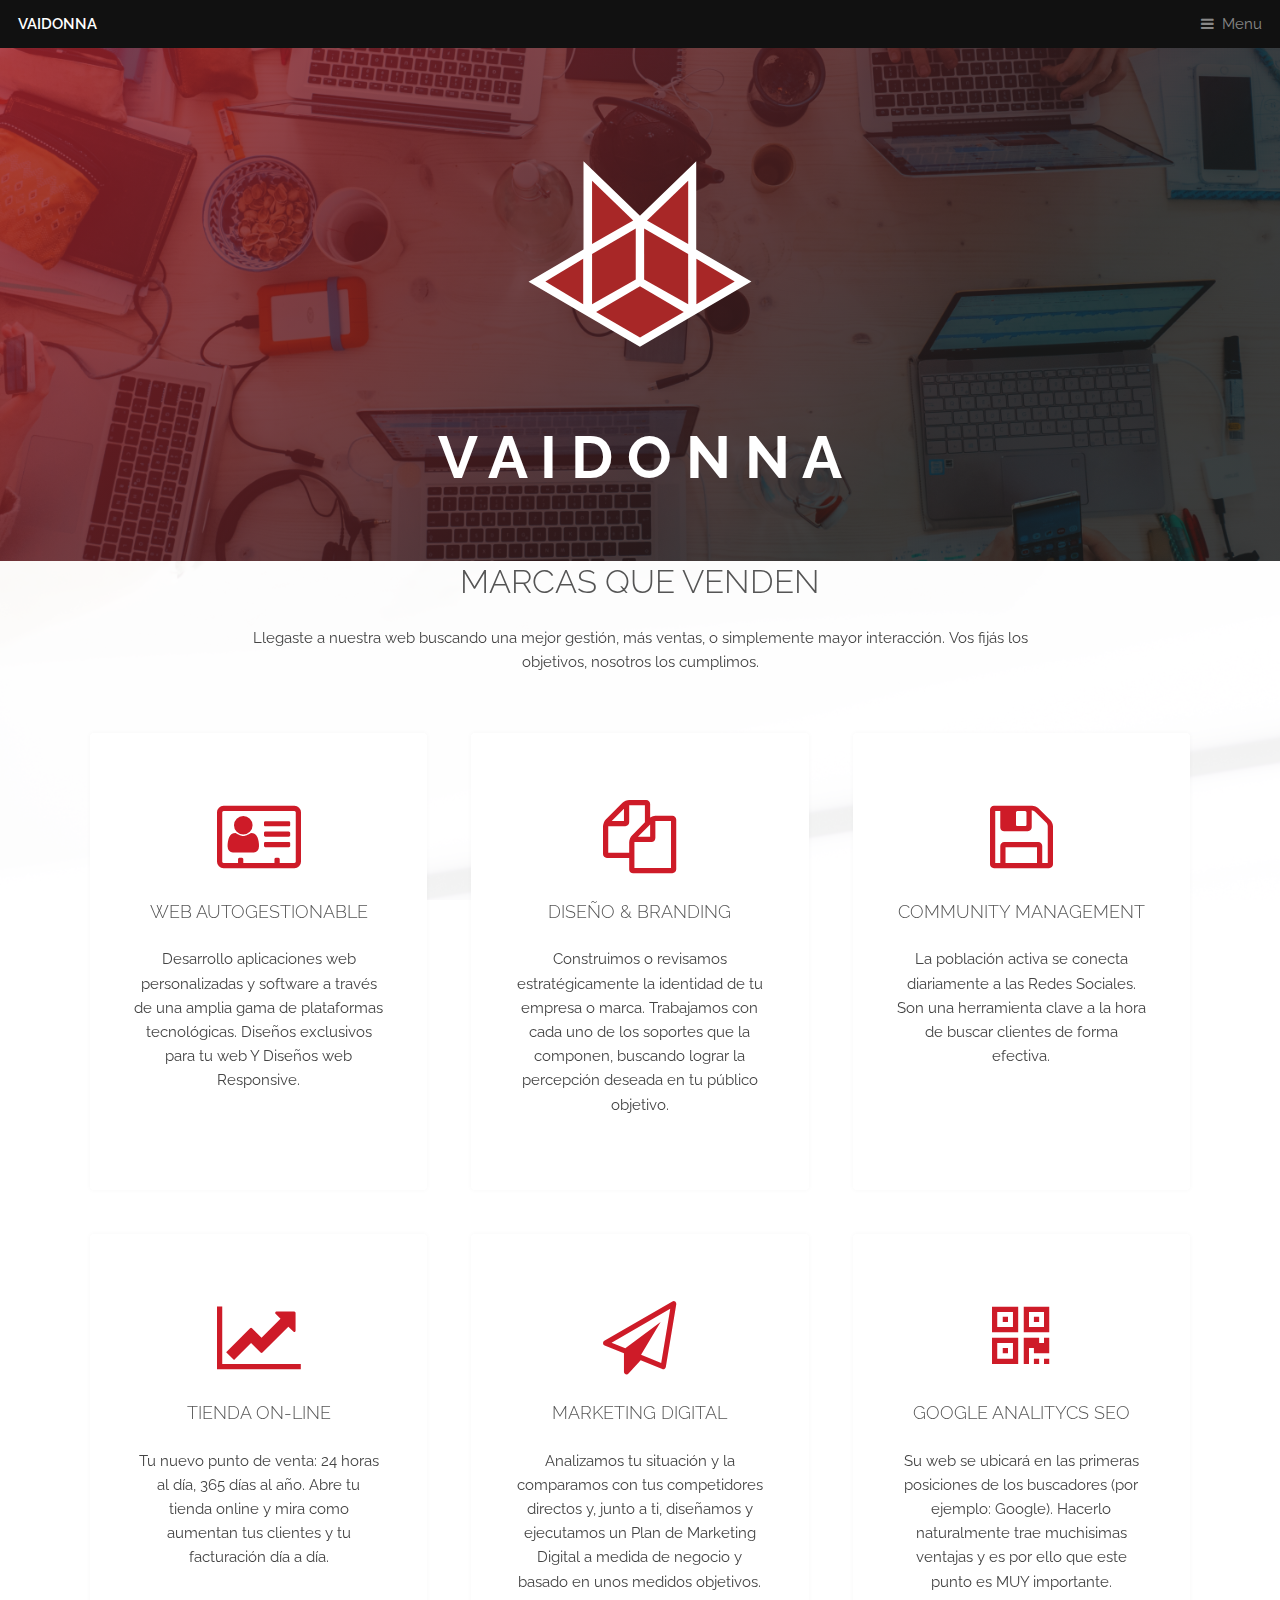
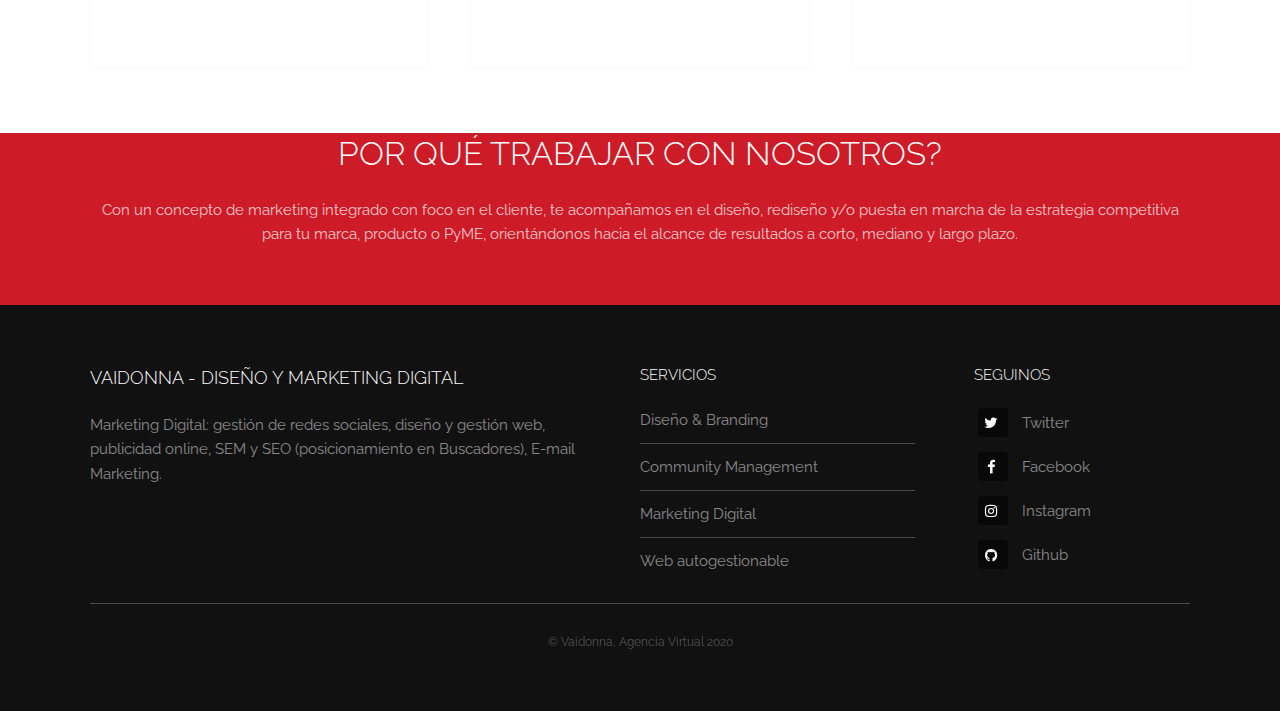
==== index.html @ f968fe67 "Initial commit" ====
<!DOCTYPE HTML>
<html>
	<head>
		<title>VaiDonna - Diseño y Marketing Digital</title>
		<meta charset="utf-8" />
		<meta name="viewport" content="width=device-width, initial-scale=1, user-scalable=no" />
		<meta name="description" content="" />
		<meta name="keywords" content="" />
		<link rel="stylesheet" href="assets/css/main.css" />
	</head>
	<body class="is-preload">

		<!-- Header -->
			<header id="header">
				<a class="logo" href="index.html">VAIDONNA</a>
				<nav>
					<a href="#menu">Menu</a>
				</nav>
			</header>

		<!-- Nav -->
			<nav id="menu">
				<ul class="links">
					<li><a href="index.html">Home</a></li>
					<li><a href="elements.html">Elements</a></li>
					<li><a href="servicios.html">Servicios</a></li>
					<li><a href="nosotros.html">Nosotros</a></li>
					<li><a href="proyectos.html">Proyectos</a></li>
					<li><a href="blog.html">Blog</a></li>
					<li><a href="contacto.html">Contacto</a></li>
				</ul>
			</nav>

		<!-- Banner -->
			<section id="banner">
				<div class="inner">
					<img src="LOGOS/Vaidona Logo.svg" alt="logo-princiopal" class="logo">
					<h1 style="font-weight: bold;">V A I D O N N A</h1>
				</div>
				<video autoplay loop muted playsinline src="images/banner.mp4"></video>
			</section>

		<!-- Highlights -->
			<section class="wrapper">
				<div class="inner">
					<header class="special">
						<h2>Marcas que Venden</h2>
						<p>Llegaste a nuestra web buscando una mejor gestión, más ventas, o simplemente mayor interacción. Vos fijás los objetivos, nosotros los cumplimos.</p>
					</header>
					<div class="highlights">
						<section>
							<div class="content">
								<header>
									<a href="#" class="icon fa-vcard-o"><span class="label">Icon</span></a>
									<h3>Web autogestionable</h3>
								</header>
								<p>Desarrollo aplicaciones web personalizadas y software a través de una amplia gama de plataformas tecnológicas.
								Diseños exclusivos para tu web Y Diseños web Responsive.</p>
							</div>
						</section>
						<section>
							<div class="content">
								<header>
									<a href="#" class="icon fa-files-o"><span class="label">Icon</span></a>
									<h3>Diseño & Branding</h3>
								</header>
								<p>Construimos o revisamos estratégicamente la identidad de tu empresa o marca. Trabajamos con cada uno de los soportes que la componen, buscando lograr la percepción deseada en tu público objetivo. </p>
							</div>
						</section>
						<section>
							<div class="content">
								<header>
									<a href="#" class="icon fa-floppy-o"><span class="label">Icon</span></a>
									<h3>Community Management</h3>
								</header>
								<p>La población activa se conecta diariamente a las Redes Sociales. Son una herramienta clave a la hora de buscar clientes de forma efectiva.</p>
							</div>
						</section>
						<section>
							<div class="content">
								<header>
									<a href="#" class="icon fa-line-chart"><span class="label">Icon</span></a>
									<h3>Tienda On-Line</h3>
								</header>
								<p>Tu nuevo punto de venta: 24 horas al día, 365 días al año. Abre tu tienda online y mira como aumentan tus clientes y tu facturación día a día.</p>
							</div>
						</section>
						<section>
							<div class="content">
								<header>
									<a href="#" class="icon fa-paper-plane-o"><span class="label">Icon</span></a>
									<h3>Marketing Digital</h3>
								</header>
								<p>Analizamos tu situación y la comparamos con tus competidores directos y, junto a ti, diseñamos y ejecutamos un Plan de Marketing Digital a medida de negocio y basado en unos medidos objetivos.</p>
							</div>
						</section>
						<section>
							<div class="content">
								<header>
									<a href="#" class="icon fa-qrcode"><span class="label">Icon</span></a>
									<h3>Google Analitycs SEO</h3>
								</header>
								<p>Su web se ubicará en las primeras posiciones de los buscadores (por ejemplo: Google).
								Hacerlo naturalmente trae muchisimas ventajas y es por ello que este punto es MUY importante.</p>
							</div>
						</section>
					</div>
				</div>
			</section>

		<!-- CTA -->
			<section id="cta" class="wrapper">
				<div class="inner">
					<h2>Por qué Trabajar con Nosotros?</h2>
					<p>Con un concepto de marketing integrado con foco en el cliente, te acompañamos en el diseño, rediseño y/o puesta en marcha de la estrategia competitiva para tu marca, producto o PyME, orientándonos hacia el alcance de resultados a corto, mediano y largo plazo.</p>
				</div>
			</section>

		

		<!-- Footer -->
			<footer id="footer">
				<div class="inner">
					<div class="content">
						<section>
							<h3>VaiDonna - Diseño y Marketing Digital</h3>
							<p>Marketing Digital: gestión de redes sociales, diseño y gestión web, publicidad online, SEM y SEO (posicionamiento en Buscadores), E-mail Marketing.</p>
						</section>
						<section>
							<h4>Servicios</h4>
							<ul class="alt">
								<li><a href="#">Diseño & Branding</a></li>
								<li><a href="#">Community Management</a></li>
								<li><a href="#">Marketing Digital</a></li>
								<li><a href="#">Web autogestionable</a></li>
							</ul>
						</section>
						<section>
							<h4>Seguinos</h4>
							<ul class="plain">
								<li><a href="#"><i class="icon fa-twitter">&nbsp;</i>Twitter</a></li>
								<li><a href="#"><i class="icon fa-facebook">&nbsp;</i>Facebook</a></li>
								<li><a href="#"><i class="icon fa-instagram">&nbsp;</i>Instagram</a></li>
								<li><a href="#"><i class="icon fa-github">&nbsp;</i>Github</a></li>
							</ul>
						</section>
					</div>
					<div class="copyright">
						&copy; Vaidonna, Agencia Virtual 2020
					</div>
				</div>
			</footer>

		<!-- Scripts -->
			<script src="assets/js/jquery.min.js"></script>
			<script src="assets/js/browser.min.js"></script>
			<script src="assets/js/breakpoints.min.js"></script>
			<script src="assets/js/util.js"></script>
			<script src="assets/js/main.js"></script>

	</body>
</html>
---- assets/css/main.css ----
@import url(font-awesome.min.css);
@import url("https://fonts.googleapis.com/css?family=Raleway:200,300,400,500,600");
/*
	Industrious by TEMPLATED
	templated.co @templatedco
	Released for free under the Creative Commons Attribution 3.0 license (templated.co/license)
*/
/* Basic */
@-ms-viewport {
  width: device-width; }
body {
  -ms-overflow-style: scrollbar; }

@media screen and (max-width: 480px) {
  html, body {
    min-width: 320px; } }
html {
  box-sizing: border-box; }

*, *:before, *:after {
  box-sizing: inherit; }

body {
  background: #ffffff; }
  body.is-preload *, body.is-preload *:before, body.is-preload *:after {
    -moz-animation: none !important;
    -webkit-animation: none !important;
    -ms-animation: none !important;
    animation: none !important;
    -moz-transition: none !important;
    -webkit-transition: none !important;
    -ms-transition: none !important;
    transition: none !important; }

html, body, div, span, applet, object,
iframe, h1, h2, h3, h4, h5, h6, p, blockquote,
pre, a, abbr, acronym, address, big, cite,
code, del, dfn, em, img, ins, kbd, q, s, samp,
small, strike, strong, sub, sup, tt, var, b,
u, i, center, dl, dt, dd, ol, ul, li, fieldset,
form, label, legend, table, caption, tbody,
tfoot, thead, tr, th, td, article, aside,
canvas, details, embed, figure, figcaption,
footer, header, hgroup, menu, nav, output, ruby,
section, summary, time, mark, audio, video {
  margin: 0;
  padding: 0;
  border: 0;
  font-size: 100%;
  font: inherit;
  vertical-align: baseline; }

article, aside, details, figcaption, figure,
footer, header, hgroup, menu, nav, section {
  display: block; }

body {
  line-height: 1; }

ol, ul {
  list-style: none; }

blockquote, q {
  quotes: none; }
  blockquote:before, blockquote:after, q:before, q:after {
    content: '';
    content: none; }

table {
  border-collapse: collapse;
  border-spacing: 0; }

body {
  -webkit-text-size-adjust: none; }

mark {
  background-color: transparent;
  color: inherit; }

input::-moz-focus-inner {
  border: 0;
  padding: 0; }

input, select, textarea {
  -moz-appearance: none;
  -webkit-appearance: none;
  -ms-appearance: none;
  appearance: none; }

/* Typography */
html {
  font-size: 13pt; }
  @media screen and (max-width: 1680px) {
    html {
      font-size: 11pt; } }
  @media screen and (max-width: 980px) {
    html {
      font-size: 12pt; } }
  @media screen and (max-width: 480px) {
    html {
      font-size: 11pt; } }

body {
  background-color: #ffffff;
  color: #444444; }

body, input, select, textarea {
  font-family: "Raleway", Arial, Helvetica, sans-serif;
  font-weight: 400;
  font-size: 1rem;
  line-height: 1.65; }

a {
  -moz-transition: color 0.2s ease-in-out;
  -webkit-transition: color 0.2s ease-in-out;
  -ms-transition: color 0.2s ease-in-out;
  transition: color 0.2s ease-in-out;
  text-decoration: underline; }
  a:hover {
    text-decoration: none; }

strong, b {
  font-weight: 600; }

em, i {
  font-style: italic; }

p {
  margin: 0 0 2rem 0; }

header.special {
  text-align: center;
  margin-bottom: 4rem; }
  header.special p {
    max-width: 75%;
    margin-left: auto;
    margin-right: auto; }

h1, h2, h3, h4, h5, h6 {
  font-weight: 300;
  line-height: 1.5;
  text-transform: uppercase;
  margin: 0 0 1.5rem 0; }
  h1 a, h2 a, h3 a, h4 a, h5 a, h6 a {
    color: inherit;
    text-decoration: none; }

h1 {
  font-size: 3rem;
  line-height: 1.2; }

h2 {
  font-size: 2.25rem;
  line-height: 1.3; }

h3 {
  font-size: 1.25rem; }

h4 {
  font-size: 1rem; }

h5 {
  font-size: 0.9rem; }

h6 {
  font-size: 0.7rem; }

@media screen and (max-width: 736px) {
  h1 {
    font-size: 2.75rem;
    line-height: 1.3; }

  h2 {
    font-size: 1.75rem;
    line-height: 1.5; }

  h3 {
    font-size: 1.25rem; } }
sub {
  font-size: 0.8rem;
  position: relative;
  top: 0.5rem; }

sup {
  font-size: 0.8rem;
  position: relative;
  top: -0.5rem; }

blockquote {
  border-left: solid 0.5rem;
  font-style: italic;
  margin: 0 0 2rem 0;
  padding: 1rem 0 1rem 2rem; }

code {
  border-radius: 4px;
  border: solid 1px;
  font-family: "Courier New", monospace;
  font-size: 0.9rem;
  margin: 0 0.25rem;
  padding: 0.25rem 0.65rem; }

pre {
  -webkit-overflow-scrolling: touch;
  font-family: "Courier New", monospace;
  font-size: 0.9rem;
  margin: 0 0 2rem 0; }
  pre code {
    display: block;
    line-height: 1.75;
    padding: 1rem 1.5rem;
    overflow-x: auto; }

hr {
  border: 0;
  border-bottom: solid 1px;
  margin: 2rem 0; }
  hr.major {
    margin: 4rem 0; }

input, select, textarea {
  color: #555555; }

a {
  color: #ce1b28; }

strong, b {
  color: #555555; }

h1, h2, h3, h4, h5, h6 {
  color: #555555; }

blockquote {
  border-left-color: rgba(0, 0, 0, 0.25); }

code {
  background: rgba(0, 0, 0, 0.075);
  border-color: rgba(0, 0, 0, 0.25); }

hr {
  border-bottom-color: rgba(0, 0, 0, 0.25); }

/* Inner */
.inner {
  margin: 0 auto;
  width: 75rem;
  max-width: calc(100% - 6rem); }
  @media screen and (max-width: 480px) {
    .inner {
      max-width: calc(100% - 3rem); } }

/* Button */
input[type="submit"],
input[type="reset"],
input[type="button"],
button,
.button {
  -moz-appearance: none;
  -webkit-appearance: none;
  -ms-appearance: none;
  appearance: none;
  -moz-transition: background-color 0.2s ease-in-out, box-shadow 0.2s ease-in-out, color 0.2s ease-in-out;
  -webkit-transition: background-color 0.2s ease-in-out, box-shadow 0.2s ease-in-out, color 0.2s ease-in-out;
  -ms-transition: background-color 0.2s ease-in-out, box-shadow 0.2s ease-in-out, color 0.2s ease-in-out;
  transition: background-color 0.2s ease-in-out, box-shadow 0.2s ease-in-out, color 0.2s ease-in-out;
  border: 0;
  border-radius: 4px;
  cursor: pointer;
  display: inline-block;
  font-weight: 600;
  height: 3.25rem;
  line-height: 3.25rem;
  padding: 0 1.75rem;
  text-align: center;
  text-decoration: none;
  white-space: nowrap; }
  input[type="submit"].small,
  input[type="reset"].small,
  input[type="button"].small,
  button.small,
  .button.small {
    font-size: 0.8rem;
    height: 2.4375rem;
    line-height: 2.4375rem;
    padding: 0 1.25rem; }
  input[type="submit"].large,
  input[type="reset"].large,
  input[type="button"].large,
  button.large,
  .button.large {
    font-size: 1.35rem;
    height: 4.0625rem;
    line-height: 4.0625rem;
    padding: 0 2rem; }
  input[type="submit"].wide,
  input[type="reset"].wide,
  input[type="button"].wide,
  button.wide,
  .button.wide {
    min-width: 13rem; }
  input[type="submit"].icon:before,
  input[type="reset"].icon:before,
  input[type="button"].icon:before,
  button.icon:before,
  .button.icon:before {
    margin-right: 0.5rem; }
  input[type="submit"].fit,
  input[type="reset"].fit,
  input[type="button"].fit,
  button.fit,
  .button.fit {
    width: 100%; }
  input[type="submit"].disabled, input[type="submit"]:disabled,
  input[type="reset"].disabled,
  input[type="reset"]:disabled,
  input[type="button"].disabled,
  input[type="button"]:disabled,
  button.disabled,
  button:disabled,
  .button.disabled,
  .button:disabled {
    pointer-events: none;
    opacity: 0.25; }

input[type="submit"],
input[type="reset"],
input[type="button"],
button,
.button {
  background-color: transparent;
  box-shadow: inset 0 0 0 1px #555555;
  color: #555555 !important; }
  input[type="submit"]:hover,
  input[type="reset"]:hover,
  input[type="button"]:hover,
  button:hover,
  .button:hover {
    box-shadow: inset 0 0 0 1px #ce1b28;
    color: #ce1b28 !important; }
    input[type="submit"]:hover:active,
    input[type="reset"]:hover:active,
    input[type="button"]:hover:active,
    button:hover:active,
    .button:hover:active {
      background-color: rgba(206, 27, 40, 0.25); }
  input[type="submit"].primary,
  input[type="reset"].primary,
  input[type="button"].primary,
  button.primary,
  .button.primary {
    box-shadow: none;
    background-color: #ce1b28;
    color: #ffffff !important; }
    input[type="submit"].primary:hover,
    input[type="reset"].primary:hover,
    input[type="button"].primary:hover,
    button.primary:hover,
    .button.primary:hover {
      background-color: #e2212f;
      box-shadow: none; }
      input[type="submit"].primary:hover:active,
      input[type="reset"].primary:hover:active,
      input[type="button"].primary:hover:active,
      button.primary:hover:active,
      .button.primary:hover:active {
        background-color: #b71824; }

/* Form */
form {
  margin: 0 0 2rem 0; }

input[type="text"],
input[type="password"],
input[type="email"],
input[type="tel"],
input[type="search"],
input[type="url"],
select,
textarea {
  -moz-appearance: none;
  -webkit-appearance: none;
  -ms-appearance: none;
  appearance: none;
  border-radius: 4px;
  border: none;
  border: solid 1px;
  color: inherit;
  display: block;
  outline: 0;
  padding: 0 1rem;
  text-decoration: none;
  width: 100%; }
  input[type="text"]:invalid,
  input[type="password"]:invalid,
  input[type="email"]:invalid,
  input[type="tel"]:invalid,
  input[type="search"]:invalid,
  input[type="url"]:invalid,
  select:invalid,
  textarea:invalid {
    box-shadow: none; }

label {
  display: block;
  font-size: 1rem;
  font-weight: 600;
  margin: 0 0 1rem 0; }

input[type="text"],
input[type="password"],
input[type="email"],
input[type="tel"],
input[type="search"],
input[type="url"] {
  height: 3.25rem; }

select {
  background-size: 1.25rem;
  background-repeat: no-repeat;
  background-position: calc(100% - 1rem) center;
  height: 3.25rem;
  padding-right: 3.25rem;
  text-overflow: ellipsis; }
  select:focus::-ms-value {
    background-color: transparent; }
  select::-ms-expand {
    display: none; }

textarea {
  padding: 0.75rem 1rem; }

input[type="checkbox"],
input[type="radio"] {
  -moz-appearance: none;
  -webkit-appearance: none;
  -ms-appearance: none;
  appearance: none;
  display: block;
  float: left;
  margin-right: -2rem;
  opacity: 0;
  width: 1rem;
  z-index: -1; }
  input[type="checkbox"] + label,
  input[type="radio"] + label {
    text-decoration: none;
    cursor: pointer;
    display: inline-block;
    font-size: 1rem;
    font-weight: 400;
    padding-left: 2.825rem;
    padding-right: 0.875rem;
    position: relative; }
    input[type="checkbox"] + label:before,
    input[type="radio"] + label:before {
      -moz-osx-font-smoothing: grayscale;
      -webkit-font-smoothing: antialiased;
      font-family: FontAwesome;
      font-style: normal;
      font-weight: normal;
      text-transform: none !important; }
    input[type="checkbox"] + label:before,
    input[type="radio"] + label:before {
      border-radius: 4px;
      border: solid 1px;
      content: '';
      display: inline-block;
      height: 1.95rem;
      left: 0;
      line-height: 1.86875rem;
      position: absolute;
      text-align: center;
      top: -0.1625rem;
      width: 1.95rem; }
  input[type="checkbox"]:checked + label:before,
  input[type="radio"]:checked + label:before {
    content: '\f00c'; }

input[type="checkbox"] + label:before {
  border-radius: 4px; }

input[type="radio"] + label:before {
  border-radius: 100%; }

::-webkit-input-placeholder {
  opacity: 1.0; }

:-moz-placeholder {
  opacity: 1.0; }

::-moz-placeholder {
  opacity: 1.0; }

:-ms-input-placeholder {
  opacity: 1.0; }

label {
  color: #555555; }

input[type="text"],
input[type="password"],
input[type="email"],
input[type="tel"],
input[type="search"],
input[type="url"],
select,
textarea {
  background-color: rgba(0, 0, 0, 0.075);
  border-color: rgba(0, 0, 0, 0.25); }
  input[type="text"]:focus,
  input[type="password"]:focus,
  input[type="email"]:focus,
  input[type="tel"]:focus,
  input[type="search"]:focus,
  input[type="url"]:focus,
  select:focus,
  textarea:focus {
    border-color: #ce1b28;
    box-shadow: 0 0 0 1px #ce1b28; }

select {
  background-image: url("data:image/svg+xml;charset=utf8,%3Csvg xmlns='http://www.w3.org/2000/svg' width='40' height='40' preserveAspectRatio='none' viewBox='0 0 40 40'%3E%3Cpath d='M9.4,12.3l10.4,10.4l10.4-10.4c0.2-0.2,0.5-0.4,0.9-0.4c0.3,0,0.6,0.1,0.9,0.4l3.3,3.3c0.2,0.2,0.4,0.5,0.4,0.9 c0,0.4-0.1,0.6-0.4,0.9L20.7,31.9c-0.2,0.2-0.5,0.4-0.9,0.4c-0.3,0-0.6-0.1-0.9-0.4L4.3,17.3c-0.2-0.2-0.4-0.5-0.4-0.9 c0-0.4,0.1-0.6,0.4-0.9l3.3-3.3c0.2-0.2,0.5-0.4,0.9-0.4S9.1,12.1,9.4,12.3z' fill='rgba(0, 0, 0, 0.25)' /%3E%3C/svg%3E"); }
  select option {
    color: #444444;
    background-color: #ffffff; }

input[type="checkbox"] + label,
input[type="radio"] + label {
  color: #444444; }
  input[type="checkbox"] + label:before,
  input[type="radio"] + label:before {
    background: rgba(0, 0, 0, 0.075);
    border-color: rgba(0, 0, 0, 0.25); }
input[type="checkbox"]:checked + label:before,
input[type="radio"]:checked + label:before {
  background-color: #ce1b28;
  border-color: #ce1b28;
  color: #ffffff; }
input[type="checkbox"]:focus + label:before,
input[type="radio"]:focus + label:before {
  border-color: #ce1b28;
  box-shadow: 0 0 0 1px #ce1b28; }

::-webkit-input-placeholder {
  color: #bbbbbb !important; }

:-moz-placeholder {
  color: #bbbbbb !important; }

::-moz-placeholder {
  color: #bbbbbb !important; }

:-ms-input-placeholder {
  color: #bbbbbb !important; }

/* List */
ol {
  list-style: decimal;
  margin: 0 0 2rem 0;
  padding-left: 1.25rem; }
  ol li {
    padding-left: 0.25rem; }

ul {
  list-style: disc;
  margin: 0 0 2rem 0;
  padding-left: 1rem; }
  ul li {
    padding-left: 0.325rem; }
  ul.plain {
    list-style: none;
    padding-left: 0; }
    ul.plain li {
      margin-bottom: 1rem; }
      ul.plain li .icon {
        border-radius: 4px;
        color: #ffffff;
        display: inline-block;
        margin-right: 1rem;
        text-align: center;
        width: 2rem;
        height: 2rem;
        line-height: 2rem;
        background: rgba(0, 0, 0, 0.5); }
  ul.alt {
    list-style: none;
    padding-left: 0; }
    ul.alt li {
      border-top: solid 1px;
      padding: 0.75rem 0; }
      ul.alt li:first-child {
        border-top: 0;
        padding-top: 0; }
      ul.alt li:last-child {
        padding-bottom: 0; }

dl {
  margin: 0 0 2rem 0; }
  dl dt {
    display: block;
    font-weight: 600;
    margin: 0 0 1rem 0; }
  dl dd {
    margin-left: 1.5rem; }

ul.alt li {
  border-top-color: rgba(0, 0, 0, 0.25); }

/* Table */
.table-wrapper {
  -webkit-overflow-scrolling: touch;
  overflow-x: auto; }

table {
  margin: 0 0 2rem 0;
  width: 100%; }
  table tbody tr {
    border: solid 1px;
    border-left: 0;
    border-right: 0; }
  table td {
    padding: 0.75rem 0.75rem; }
  table th {
    font-size: 0.9rem;
    font-weight: 600;
    padding: 0 0.75rem 0.75rem 0.75rem;
    text-align: left; }
  table thead {
    border-bottom: solid 2px; }
  table tfoot {
    border-top: solid 2px; }
  table.alt {
    border-collapse: separate; }
    table.alt tbody tr td {
      border: solid 1px;
      border-left-width: 0;
      border-top-width: 0; }
      table.alt tbody tr td:first-child {
        border-left-width: 1px; }
    table.alt tbody tr:first-child td {
      border-top-width: 1px; }
    table.alt thead {
      border-bottom: 0; }
    table.alt tfoot {
      border-top: 0; }

table tbody tr {
  border-color: rgba(0, 0, 0, 0.25); }
  table tbody tr:nth-child(2n + 1) {
    background-color: rgba(0, 0, 0, 0.075); }
table th {
  color: #555555; }
table thead {
  border-bottom-color: rgba(0, 0, 0, 0.25); }
table tfoot {
  border-top-color: rgba(0, 0, 0, 0.25); }
table.alt tbody tr td {
  border-color: rgba(0, 0, 0, 0.25); }

/* Highlights */
.highlights {
  width: 100%;
  margin: 2.5rem 0;
  display: -moz-flex;
  display: -webkit-flex;
  display: -ms-flex;
  display: flex;
  -moz-flex-wrap: wrap;
  -webkit-flex-wrap: wrap;
  -ms-flex-wrap: wrap;
  flex-wrap: wrap;
  -moz-align-items: -moz-stretch;
  -webkit-align-items: -webkit-stretch;
  -ms-align-items: -ms-stretch;
  align-items: stretch; }
  .highlights > * {
    -moz-flex-shrink: 1;
    -webkit-flex-shrink: 1;
    -ms-flex-shrink: 1;
    flex-shrink: 1;
    -moz-flex-grow: 0;
    -webkit-flex-grow: 0;
    -ms-flex-grow: 0;
    flex-grow: 0; }
  .highlights > * {
    width: 33.3333333333%; }
  .highlights > * {
    padding: 1.5rem;
    width: calc(33.3333333333% + 1rem); }
  .highlights > :nth-child(-n + 3) {
    padding-top: 0; }
  .highlights > :nth-last-child(-n + 3) {
    padding-bottom: 0; }
  .highlights > :nth-child(3n + 1) {
    padding-left: 0; }
  .highlights > :nth-child(3n) {
    padding-right: 0; }
  .highlights > :nth-child(3n + 1),
  .highlights > :nth-child(3n) {
    width: calc(33.3333333333% + -0.5rem); }
  .highlights .content {
    border-radius: 4px;
    height: 100%;
    padding: 3rem;
    text-align: center; }
    .highlights .content .icon {
      font-size: 5rem; }
  .highlights > div > :last-child {
    margin-bottom: 0; }
  @media screen and (max-width: 980px) {
    .highlights > * {
      width: 50%; }
    .highlights > * {
      padding: 1rem;
      width: calc(33.3333333333% + 0.6666666667rem); }
    .highlights > :nth-child(-n + 3) {
      padding-top: 1rem; }
    .highlights > :nth-last-child(-n + 3) {
      padding-bottom: 1rem; }
    .highlights > :nth-child(3n + 1) {
      padding-left: 1rem; }
    .highlights > :nth-child(3n) {
      padding-right: 1rem; }
    .highlights > :nth-child(3n + 1),
    .highlights > :nth-child(3n) {
      padding: 1rem;
      width: calc(50% + 1rem); }
    .highlights > * {
      padding: 1rem;
      width: calc(50% + 1rem); }
    .highlights > :nth-child(-n + 2) {
      padding-top: 0; }
    .highlights > :nth-last-child(-n + 2) {
      padding-bottom: 0; }
    .highlights > :nth-child(2n + 1) {
      padding-left: 0; }
    .highlights > :nth-child(2n) {
      padding-right: 0; }
    .highlights > :nth-child(2n + 1),
    .highlights > :nth-child(2n) {
      width: calc(50% + 0rem); }
    .highlights .content {
      padding: 2rem; } }
  @media screen and (max-width: 736px) {
    .highlights > * {
      width: 100%; }
    .highlights > * {
      padding: 1rem;
      width: calc(33.3333333333% + 0.6666666667rem); }
    .highlights > :nth-child(-n + 3) {
      padding-top: 1rem; }
    .highlights > :nth-last-child(-n + 3) {
      padding-bottom: 1rem; }
    .highlights > :nth-child(3n + 1) {
      padding-left: 1rem; }
    .highlights > :nth-child(3n) {
      padding-right: 1rem; }
    .highlights > :nth-child(3n + 1),
    .highlights > :nth-child(3n) {
      padding: 1rem;
      width: calc(100% + 2rem); }
    .highlights > * {
      padding: 1rem;
      width: calc(50% + 1rem); }
    .highlights > :nth-child(-n + 2) {
      padding-top: 1rem; }
    .highlights > :nth-last-child(-n + 2) {
      padding-bottom: 1rem; }
    .highlights > :nth-child(2n + 1) {
      padding-left: 1rem; }
    .highlights > :nth-child(2n) {
      padding-right: 1rem; }
    .highlights > :nth-child(2n + 1),
    .highlights > :nth-child(2n) {
      padding: 1rem;
      width: calc(100% + 2rem); }
    .highlights > * {
      padding: 1rem;
      width: calc(100% + 2rem); }
    .highlights > :nth-child(-n + 1) {
      padding-top: 0; }
    .highlights > :nth-last-child(-n + 1) {
      padding-bottom: 0; }
    .highlights > :nth-child(1n + 1) {
      padding-left: 0; }
    .highlights > :nth-child(1n) {
      padding-right: 0; }
    .highlights > :nth-child(1n + 1),
    .highlights > :nth-child(1n) {
      width: calc(100% + 1rem); } }

.highlights .content {
  background: #ffffff;
  box-shadow: 0px 0px 4px 1px rgba(0, 0, 0, 0.025); }

/* Testimonials */
.testimonials {
  margin: 2.5rem 0;
  width: 100%;
  display: -moz-flex;
  display: -webkit-flex;
  display: -ms-flex;
  display: flex;
  -moz-flex-wrap: wrap;
  -webkit-flex-wrap: wrap;
  -ms-flex-wrap: wrap;
  flex-wrap: wrap;
  -moz-align-items: -moz-stretch;
  -webkit-align-items: -webkit-stretch;
  -ms-align-items: -ms-stretch;
  align-items: stretch; }
  .testimonials > * {
    -moz-flex-shrink: 1;
    -webkit-flex-shrink: 1;
    -ms-flex-shrink: 1;
    flex-shrink: 1;
    -moz-flex-grow: 0;
    -webkit-flex-grow: 0;
    -ms-flex-grow: 0;
    flex-grow: 0; }
  .testimonials > * {
    width: 33.3333333333%; }
  .testimonials > * {
    padding: 1.5rem;
    width: calc(33.3333333333% + 1rem); }
  .testimonials > :nth-child(-n + 3) {
    padding-top: 0; }
  .testimonials > :nth-last-child(-n + 3) {
    padding-bottom: 0; }
  .testimonials > :nth-child(3n + 1) {
    padding-left: 0; }
  .testimonials > :nth-child(3n) {
    padding-right: 0; }
  .testimonials > :nth-child(3n + 1),
  .testimonials > :nth-child(3n) {
    width: calc(33.3333333333% + -0.5rem); }
  .testimonials .content {
    border-radius: 4px;
    height: 100%;
    padding: 3rem; }
    .testimonials .content .author {
      display: -moz-flex;
      display: -webkit-flex;
      display: -ms-flex;
      display: flex;
      -moz-align-items: center;
      -webkit-align-items: center;
      -ms-align-items: center;
      align-items: center; }
      .testimonials .content .author blockquote {
        margin: 0; }
      .testimonials .content .author .image {
        margin-right: 2rem;
        width: 20%; }
        .testimonials .content .author .image img {
          border-radius: 100%;
          max-width: 100%; }
    .testimonials .content .credit {
      font-size: 0.75rem; }
    .testimonials .content p:last-child {
      margin: 0; }
  .testimonials > div > :last-child {
    margin-bottom: 0; }
  @media screen and (max-width: 980px) {
    .testimonials > * {
      width: 50%; }
    .testimonials > * {
      padding: 1rem;
      width: calc(33.3333333333% + 0.6666666667rem); }
    .testimonials > :nth-child(-n + 3) {
      padding-top: 1rem; }
    .testimonials > :nth-last-child(-n + 3) {
      padding-bottom: 1rem; }
    .testimonials > :nth-child(3n + 1) {
      padding-left: 1rem; }
    .testimonials > :nth-child(3n) {
      padding-right: 1rem; }
    .testimonials > :nth-child(3n + 1),
    .testimonials > :nth-child(3n) {
      padding: 1rem;
      width: calc(50% + 1rem); }
    .testimonials > * {
      padding: 1rem;
      width: calc(50% + 1rem); }
    .testimonials > :nth-child(-n + 2) {
      padding-top: 0; }
    .testimonials > :nth-last-child(-n + 2) {
      padding-bottom: 0; }
    .testimonials > :nth-child(2n + 1) {
      padding-left: 0; }
    .testimonials > :nth-child(2n) {
      padding-right: 0; }
    .testimonials > :nth-child(2n + 1),
    .testimonials > :nth-child(2n) {
      width: calc(50% + 0rem); }
    .testimonials .content {
      padding: 2rem; } }
  @media screen and (max-width: 736px) {
    .testimonials > * {
      width: 100%; }
    .testimonials > * {
      padding: 1rem;
      width: calc(33.3333333333% + 0.6666666667rem); }
    .testimonials > :nth-child(-n + 3) {
      padding-top: 1rem; }
    .testimonials > :nth-last-child(-n + 3) {
      padding-bottom: 1rem; }
    .testimonials > :nth-child(3n + 1) {
      padding-left: 1rem; }
    .testimonials > :nth-child(3n) {
      padding-right: 1rem; }
    .testimonials > :nth-child(3n + 1),
    .testimonials > :nth-child(3n) {
      padding: 1rem;
      width: calc(100% + 2rem); }
    .testimonials > * {
      padding: 1rem;
      width: calc(50% + 1rem); }
    .testimonials > :nth-child(-n + 2) {
      padding-top: 1rem; }
    .testimonials > :nth-last-child(-n + 2) {
      padding-bottom: 1rem; }
    .testimonials > :nth-child(2n + 1) {
      padding-left: 1rem; }
    .testimonials > :nth-child(2n) {
      padding-right: 1rem; }
    .testimonials > :nth-child(2n + 1),
    .testimonials > :nth-child(2n) {
      padding: 1rem;
      width: calc(100% + 2rem); }
    .testimonials > * {
      padding: 1rem;
      width: calc(100% + 2rem); }
    .testimonials > :nth-child(-n + 1) {
      padding-top: 0; }
    .testimonials > :nth-last-child(-n + 1) {
      padding-bottom: 0; }
    .testimonials > :nth-child(1n + 1) {
      padding-left: 0; }
    .testimonials > :nth-child(1n) {
      padding-right: 0; }
    .testimonials > :nth-child(1n + 1),
    .testimonials > :nth-child(1n) {
      width: calc(100% + 1rem); } }

.testimonials .content {
  background: #ffffff;
  box-shadow: 0px 0px 4px 1px rgba(0, 0, 0, 0.025); }
  .testimonials .content .credit strong {
    color: #ce1b28; }

/* Actions */
ul.actions {
  display: -moz-flex;
  display: -webkit-flex;
  display: -ms-flex;
  display: flex;
  cursor: default;
  list-style: none;
  margin-left: -1rem;
  padding-left: 0; }
  ul.actions li {
    padding: 0 0 0 1rem;
    vertical-align: middle; }
  ul.actions.special {
    -moz-justify-content: center;
    -webkit-justify-content: center;
    -ms-justify-content: center;
    justify-content: center;
    width: calc(100% + 1rem); }
  ul.actions.stacked {
    -moz-flex-direction: column;
    -webkit-flex-direction: column;
    -ms-flex-direction: column;
    flex-direction: column;
    margin-left: 0; }
    ul.actions.stacked li {
      padding: 1.3rem 0 0 0; }
      ul.actions.stacked li:first-child {
        padding-top: 0; }
  ul.actions.fit {
    width: calc(100% + 1rem); }
    ul.actions.fit li {
      -moz-flex-grow: 1;
      -webkit-flex-grow: 1;
      -ms-flex-grow: 1;
      flex-grow: 1;
      -moz-flex-shrink: 1;
      -webkit-flex-shrink: 1;
      -ms-flex-shrink: 1;
      flex-shrink: 1;
      width: 100%; }
      ul.actions.fit li > * {
        width: 100%; }
    ul.actions.fit.stacked {
      width: 100%; }
  @media screen and (max-width: 480px) {
    ul.actions:not(.fixed) {
      -moz-flex-direction: column;
      -webkit-flex-direction: column;
      -ms-flex-direction: column;
      flex-direction: column;
      margin-left: 0;
      width: 100% !important; }
      ul.actions:not(.fixed) li {
        -moz-flex-grow: 1;
        -webkit-flex-grow: 1;
        -ms-flex-grow: 1;
        flex-grow: 1;
        -moz-flex-shrink: 1;
        -webkit-flex-shrink: 1;
        -ms-flex-shrink: 1;
        flex-shrink: 1;
        padding: 1rem 0 0 0;
        text-align: center;
        width: 100%; }
        ul.actions:not(.fixed) li > * {
          width: 100%; }
        ul.actions:not(.fixed) li:first-child {
          padding-top: 0; }
        ul.actions:not(.fixed) li input[type="submit"],
        ul.actions:not(.fixed) li input[type="reset"],
        ul.actions:not(.fixed) li input[type="button"],
        ul.actions:not(.fixed) li button,
        ul.actions:not(.fixed) li .button {
          width: 100%; }
          ul.actions:not(.fixed) li input[type="submit"].icon:before,
          ul.actions:not(.fixed) li input[type="reset"].icon:before,
          ul.actions:not(.fixed) li input[type="button"].icon:before,
          ul.actions:not(.fixed) li button.icon:before,
          ul.actions:not(.fixed) li .button.icon:before {
            margin-left: -0.5rem; } }

/* Grid */
.row {
  display: flex;
  flex-wrap: wrap;
  box-sizing: border-box; }
  .row > * {
    box-sizing: border-box; }
  .row.gtr-uniform > * > :last-child {
    margin-bottom: 0; }

.row > .imp {
  order: -1; }
.row > .col-1 {
  width: 8.3333333333%; }
.row > .off-1 {
  margin-left: 8.3333333333%; }
.row > .col-2 {
  width: 16.6666666667%; }
.row > .off-2 {
  margin-left: 16.6666666667%; }
.row > .col-3 {
  width: 25%; }
.row > .off-3 {
  margin-left: 25%; }
.row > .col-4 {
  width: 33.3333333333%; }
.row > .off-4 {
  margin-left: 33.3333333333%; }
.row > .col-5 {
  width: 41.6666666667%; }
.row > .off-5 {
  margin-left: 41.6666666667%; }
.row > .col-6 {
  width: 50%; }
.row > .off-6 {
  margin-left: 50%; }
.row > .col-7 {
  width: 58.3333333333%; }
.row > .off-7 {
  margin-left: 58.3333333333%; }
.row > .col-8 {
  width: 66.6666666667%; }
.row > .off-8 {
  margin-left: 66.6666666667%; }
.row > .col-9 {
  width: 75%; }
.row > .off-9 {
  margin-left: 75%; }
.row > .col-10 {
  width: 83.3333333333%; }
.row > .off-10 {
  margin-left: 83.3333333333%; }
.row > .col-11 {
  width: 91.6666666667%; }
.row > .off-11 {
  margin-left: 91.6666666667%; }
.row > .col-12 {
  width: 100%; }
.row > .off-12 {
  margin-left: 100%; }
.row.gtr-0 {
  margin-top: 0;
  margin-left: 0rem; }
  .row.gtr-0 > * {
    padding: 0 0 0 0rem; }
  .row.gtr-0.gtr-uniform {
    margin-top: 0rem; }
    .row.gtr-0.gtr-uniform > * {
      padding-top: 0rem; }
.row.gtr-25 {
  margin-top: 0;
  margin-left: -0.75rem; }
  .row.gtr-25 > * {
    padding: 0 0 0 0.75rem; }
  .row.gtr-25.gtr-uniform {
    margin-top: -0.75rem; }
    .row.gtr-25.gtr-uniform > * {
      padding-top: 0.75rem; }
.row.gtr-50 {
  margin-top: 0;
  margin-left: -1.5rem; }
  .row.gtr-50 > * {
    padding: 0 0 0 1.5rem; }
  .row.gtr-50.gtr-uniform {
    margin-top: -1.5rem; }
    .row.gtr-50.gtr-uniform > * {
      padding-top: 1.5rem; }
.row {
  margin-top: 0;
  margin-left: -3rem; }
  .row > * {
    padding: 0 0 0 3rem; }
  .row.gtr-uniform {
    margin-top: -3rem; }
    .row.gtr-uniform > * {
      padding-top: 3rem; }
.row.gtr-150 {
  margin-top: 0;
  margin-left: -4.5rem; }
  .row.gtr-150 > * {
    padding: 0 0 0 4.5rem; }
  .row.gtr-150.gtr-uniform {
    margin-top: -4.5rem; }
    .row.gtr-150.gtr-uniform > * {
      padding-top: 4.5rem; }
.row.gtr-200 {
  margin-top: 0;
  margin-left: -6rem; }
  .row.gtr-200 > * {
    padding: 0 0 0 6rem; }
  .row.gtr-200.gtr-uniform {
    margin-top: -6rem; }
    .row.gtr-200.gtr-uniform > * {
      padding-top: 6rem; }

@media screen and (max-width: 1680px) {
  .row {
    display: flex;
    flex-wrap: wrap;
    box-sizing: border-box; }
    .row > * {
      box-sizing: border-box; }
    .row.gtr-uniform > * > :last-child {
      margin-bottom: 0; }

  .row > .imp-xlarge {
    order: -1; }
  .row > .col-1-xlarge {
    width: 8.3333333333%; }
  .row > .off-1-xlarge {
    margin-left: 8.3333333333%; }
  .row > .col-2-xlarge {
    width: 16.6666666667%; }
  .row > .off-2-xlarge {
    margin-left: 16.6666666667%; }
  .row > .col-3-xlarge {
    width: 25%; }
  .row > .off-3-xlarge {
    margin-left: 25%; }
  .row > .col-4-xlarge {
    width: 33.3333333333%; }
  .row > .off-4-xlarge {
    margin-left: 33.3333333333%; }
  .row > .col-5-xlarge {
    width: 41.6666666667%; }
  .row > .off-5-xlarge {
    margin-left: 41.6666666667%; }
  .row > .col-6-xlarge {
    width: 50%; }
  .row > .off-6-xlarge {
    margin-left: 50%; }
  .row > .col-7-xlarge {
    width: 58.3333333333%; }
  .row > .off-7-xlarge {
    margin-left: 58.3333333333%; }
  .row > .col-8-xlarge {
    width: 66.6666666667%; }
  .row > .off-8-xlarge {
    margin-left: 66.6666666667%; }
  .row > .col-9-xlarge {
    width: 75%; }
  .row > .off-9-xlarge {
    margin-left: 75%; }
  .row > .col-10-xlarge {
    width: 83.3333333333%; }
  .row > .off-10-xlarge {
    margin-left: 83.3333333333%; }
  .row > .col-11-xlarge {
    width: 91.6666666667%; }
  .row > .off-11-xlarge {
    margin-left: 91.6666666667%; }
  .row > .col-12-xlarge {
    width: 100%; }
  .row > .off-12-xlarge {
    margin-left: 100%; }
  .row.gtr-0 {
    margin-top: 0;
    margin-left: 0rem; }
    .row.gtr-0 > * {
      padding: 0 0 0 0rem; }
    .row.gtr-0.gtr-uniform {
      margin-top: 0rem; }
      .row.gtr-0.gtr-uniform > * {
        padding-top: 0rem; }
  .row.gtr-25 {
    margin-top: 0;
    margin-left: -0.75rem; }
    .row.gtr-25 > * {
      padding: 0 0 0 0.75rem; }
    .row.gtr-25.gtr-uniform {
      margin-top: -0.75rem; }
      .row.gtr-25.gtr-uniform > * {
        padding-top: 0.75rem; }
  .row.gtr-50 {
    margin-top: 0;
    margin-left: -1.5rem; }
    .row.gtr-50 > * {
      padding: 0 0 0 1.5rem; }
    .row.gtr-50.gtr-uniform {
      margin-top: -1.5rem; }
      .row.gtr-50.gtr-uniform > * {
        padding-top: 1.5rem; }
  .row {
    margin-top: 0;
    margin-left: -3rem; }
    .row > * {
      padding: 0 0 0 3rem; }
    .row.gtr-uniform {
      margin-top: -3rem; }
      .row.gtr-uniform > * {
        padding-top: 3rem; }
  .row.gtr-150 {
    margin-top: 0;
    margin-left: -4.5rem; }
    .row.gtr-150 > * {
      padding: 0 0 0 4.5rem; }
    .row.gtr-150.gtr-uniform {
      margin-top: -4.5rem; }
      .row.gtr-150.gtr-uniform > * {
        padding-top: 4.5rem; }
  .row.gtr-200 {
    margin-top: 0;
    margin-left: -6rem; }
    .row.gtr-200 > * {
      padding: 0 0 0 6rem; }
    .row.gtr-200.gtr-uniform {
      margin-top: -6rem; }
      .row.gtr-200.gtr-uniform > * {
        padding-top: 6rem; } }
@media screen and (max-width: 1280px) {
  .row {
    display: flex;
    flex-wrap: wrap;
    box-sizing: border-box; }
    .row > * {
      box-sizing: border-box; }
    .row.gtr-uniform > * > :last-child {
      margin-bottom: 0; }

  .row > .imp-large {
    order: -1; }
  .row > .col-1-large {
    width: 8.3333333333%; }
  .row > .off-1-large {
    margin-left: 8.3333333333%; }
  .row > .col-2-large {
    width: 16.6666666667%; }
  .row > .off-2-large {
    margin-left: 16.6666666667%; }
  .row > .col-3-large {
    width: 25%; }
  .row > .off-3-large {
    margin-left: 25%; }
  .row > .col-4-large {
    width: 33.3333333333%; }
  .row > .off-4-large {
    margin-left: 33.3333333333%; }
  .row > .col-5-large {
    width: 41.6666666667%; }
  .row > .off-5-large {
    margin-left: 41.6666666667%; }
  .row > .col-6-large {
    width: 50%; }
  .row > .off-6-large {
    margin-left: 50%; }
  .row > .col-7-large {
    width: 58.3333333333%; }
  .row > .off-7-large {
    margin-left: 58.3333333333%; }
  .row > .col-8-large {
    width: 66.6666666667%; }
  .row > .off-8-large {
    margin-left: 66.6666666667%; }
  .row > .col-9-large {
    width: 75%; }
  .row > .off-9-large {
    margin-left: 75%; }
  .row > .col-10-large {
    width: 83.3333333333%; }
  .row > .off-10-large {
    margin-left: 83.3333333333%; }
  .row > .col-11-large {
    width: 91.6666666667%; }
  .row > .off-11-large {
    margin-left: 91.6666666667%; }
  .row > .col-12-large {
    width: 100%; }
  .row > .off-12-large {
    margin-left: 100%; }
  .row.gtr-0 {
    margin-top: 0;
    margin-left: 0rem; }
    .row.gtr-0 > * {
      padding: 0 0 0 0rem; }
    .row.gtr-0.gtr-uniform {
      margin-top: 0rem; }
      .row.gtr-0.gtr-uniform > * {
        padding-top: 0rem; }
  .row.gtr-25 {
    margin-top: 0;
    margin-left: -0.375rem; }
    .row.gtr-25 > * {
      padding: 0 0 0 0.375rem; }
    .row.gtr-25.gtr-uniform {
      margin-top: -0.375rem; }
      .row.gtr-25.gtr-uniform > * {
        padding-top: 0.375rem; }
  .row.gtr-50 {
    margin-top: 0;
    margin-left: -0.75rem; }
    .row.gtr-50 > * {
      padding: 0 0 0 0.75rem; }
    .row.gtr-50.gtr-uniform {
      margin-top: -0.75rem; }
      .row.gtr-50.gtr-uniform > * {
        padding-top: 0.75rem; }
  .row {
    margin-top: 0;
    margin-left: -1.5rem; }
    .row > * {
      padding: 0 0 0 1.5rem; }
    .row.gtr-uniform {
      margin-top: -1.5rem; }
      .row.gtr-uniform > * {
        padding-top: 1.5rem; }
  .row.gtr-150 {
    margin-top: 0;
    margin-left: -2.25rem; }
    .row.gtr-150 > * {
      padding: 0 0 0 2.25rem; }
    .row.gtr-150.gtr-uniform {
      margin-top: -2.25rem; }
      .row.gtr-150.gtr-uniform > * {
        padding-top: 2.25rem; }
  .row.gtr-200 {
    margin-top: 0;
    margin-left: -3rem; }
    .row.gtr-200 > * {
      padding: 0 0 0 3rem; }
    .row.gtr-200.gtr-uniform {
      margin-top: -3rem; }
      .row.gtr-200.gtr-uniform > * {
        padding-top: 3rem; } }
@media screen and (max-width: 980px) {
  .row {
    display: flex;
    flex-wrap: wrap;
    box-sizing: border-box; }
    .row > * {
      box-sizing: border-box; }
    .row.gtr-uniform > * > :last-child {
      margin-bottom: 0; }

  .row > .imp-medium {
    order: -1; }
  .row > .col-1-medium {
    width: 8.3333333333%; }
  .row > .off-1-medium {
    margin-left: 8.3333333333%; }
  .row > .col-2-medium {
    width: 16.6666666667%; }
  .row > .off-2-medium {
    margin-left: 16.6666666667%; }
  .row > .col-3-medium {
    width: 25%; }
  .row > .off-3-medium {
    margin-left: 25%; }
  .row > .col-4-medium {
    width: 33.3333333333%; }
  .row > .off-4-medium {
    margin-left: 33.3333333333%; }
  .row > .col-5-medium {
    width: 41.6666666667%; }
  .row > .off-5-medium {
    margin-left: 41.6666666667%; }
  .row > .col-6-medium {
    width: 50%; }
  .row > .off-6-medium {
    margin-left: 50%; }
  .row > .col-7-medium {
    width: 58.3333333333%; }
  .row > .off-7-medium {
    margin-left: 58.3333333333%; }
  .row > .col-8-medium {
    width: 66.6666666667%; }
  .row > .off-8-medium {
    margin-left: 66.6666666667%; }
  .row > .col-9-medium {
    width: 75%; }
  .row > .off-9-medium {
    margin-left: 75%; }
  .row > .col-10-medium {
    width: 83.3333333333%; }
  .row > .off-10-medium {
    margin-left: 83.3333333333%; }
  .row > .col-11-medium {
    width: 91.6666666667%; }
  .row > .off-11-medium {
    margin-left: 91.6666666667%; }
  .row > .col-12-medium {
    width: 100%; }
  .row > .off-12-medium {
    margin-left: 100%; }
  .row.gtr-0 {
    margin-top: 0;
    margin-left: 0rem; }
    .row.gtr-0 > * {
      padding: 0 0 0 0rem; }
    .row.gtr-0.gtr-uniform {
      margin-top: 0rem; }
      .row.gtr-0.gtr-uniform > * {
        padding-top: 0rem; }
  .row.gtr-25 {
    margin-top: 0;
    margin-left: -0.375rem; }
    .row.gtr-25 > * {
      padding: 0 0 0 0.375rem; }
    .row.gtr-25.gtr-uniform {
      margin-top: -0.375rem; }
      .row.gtr-25.gtr-uniform > * {
        padding-top: 0.375rem; }
  .row.gtr-50 {
    margin-top: 0;
    margin-left: -0.75rem; }
    .row.gtr-50 > * {
      padding: 0 0 0 0.75rem; }
    .row.gtr-50.gtr-uniform {
      margin-top: -0.75rem; }
      .row.gtr-50.gtr-uniform > * {
        padding-top: 0.75rem; }
  .row {
    margin-top: 0;
    margin-left: -1.5rem; }
    .row > * {
      padding: 0 0 0 1.5rem; }
    .row.gtr-uniform {
      margin-top: -1.5rem; }
      .row.gtr-uniform > * {
        padding-top: 1.5rem; }
  .row.gtr-150 {
    margin-top: 0;
    margin-left: -2.25rem; }
    .row.gtr-150 > * {
      padding: 0 0 0 2.25rem; }
    .row.gtr-150.gtr-uniform {
      margin-top: -2.25rem; }
      .row.gtr-150.gtr-uniform > * {
        padding-top: 2.25rem; }
  .row.gtr-200 {
    margin-top: 0;
    margin-left: -3rem; }
    .row.gtr-200 > * {
      padding: 0 0 0 3rem; }
    .row.gtr-200.gtr-uniform {
      margin-top: -3rem; }
      .row.gtr-200.gtr-uniform > * {
        padding-top: 3rem; } }
@media screen and (max-width: 736px) {
  .row {
    display: flex;
    flex-wrap: wrap;
    box-sizing: border-box; }
    .row > * {
      box-sizing: border-box; }
    .row.gtr-uniform > * > :last-child {
      margin-bottom: 0; }

  .row > .imp-small {
    order: -1; }
  .row > .col-1-small {
    width: 8.3333333333%; }
  .row > .off-1-small {
    margin-left: 8.3333333333%; }
  .row > .col-2-small {
    width: 16.6666666667%; }
  .row > .off-2-small {
    margin-left: 16.6666666667%; }
  .row > .col-3-small {
    width: 25%; }
  .row > .off-3-small {
    margin-left: 25%; }
  .row > .col-4-small {
    width: 33.3333333333%; }
  .row > .off-4-small {
    margin-left: 33.3333333333%; }
  .row > .col-5-small {
    width: 41.6666666667%; }
  .row > .off-5-small {
    margin-left: 41.6666666667%; }
  .row > .col-6-small {
    width: 50%; }
  .row > .off-6-small {
    margin-left: 50%; }
  .row > .col-7-small {
    width: 58.3333333333%; }
  .row > .off-7-small {
    margin-left: 58.3333333333%; }
  .row > .col-8-small {
    width: 66.6666666667%; }
  .row > .off-8-small {
    margin-left: 66.6666666667%; }
  .row > .col-9-small {
    width: 75%; }
  .row > .off-9-small {
    margin-left: 75%; }
  .row > .col-10-small {
    width: 83.3333333333%; }
  .row > .off-10-small {
    margin-left: 83.3333333333%; }
  .row > .col-11-small {
    width: 91.6666666667%; }
  .row > .off-11-small {
    margin-left: 91.6666666667%; }
  .row > .col-12-small {
    width: 100%; }
  .row > .off-12-small {
    margin-left: 100%; }
  .row.gtr-0 {
    margin-top: 0;
    margin-left: 0rem; }
    .row.gtr-0 > * {
      padding: 0 0 0 0rem; }
    .row.gtr-0.gtr-uniform {
      margin-top: 0rem; }
      .row.gtr-0.gtr-uniform > * {
        padding-top: 0rem; }
  .row.gtr-25 {
    margin-top: 0;
    margin-left: -0.3125rem; }
    .row.gtr-25 > * {
      padding: 0 0 0 0.3125rem; }
    .row.gtr-25.gtr-uniform {
      margin-top: -0.3125rem; }
      .row.gtr-25.gtr-uniform > * {
        padding-top: 0.3125rem; }
  .row.gtr-50 {
    margin-top: 0;
    margin-left: -0.625rem; }
    .row.gtr-50 > * {
      padding: 0 0 0 0.625rem; }
    .row.gtr-50.gtr-uniform {
      margin-top: -0.625rem; }
      .row.gtr-50.gtr-uniform > * {
        padding-top: 0.625rem; }
  .row {
    margin-top: 0;
    margin-left: -1.25rem; }
    .row > * {
      padding: 0 0 0 1.25rem; }
    .row.gtr-uniform {
      margin-top: -1.25rem; }
      .row.gtr-uniform > * {
        padding-top: 1.25rem; }
  .row.gtr-150 {
    margin-top: 0;
    margin-left: -1.875rem; }
    .row.gtr-150 > * {
      padding: 0 0 0 1.875rem; }
    .row.gtr-150.gtr-uniform {
      margin-top: -1.875rem; }
      .row.gtr-150.gtr-uniform > * {
        padding-top: 1.875rem; }
  .row.gtr-200 {
    margin-top: 0;
    margin-left: -2.5rem; }
    .row.gtr-200 > * {
      padding: 0 0 0 2.5rem; }
    .row.gtr-200.gtr-uniform {
      margin-top: -2.5rem; }
      .row.gtr-200.gtr-uniform > * {
        padding-top: 2.5rem; } }
@media screen and (max-width: 480px) {
  .row {
    display: flex;
    flex-wrap: wrap;
    box-sizing: border-box; }
    .row > * {
      box-sizing: border-box; }
    .row.gtr-uniform > * > :last-child {
      margin-bottom: 0; }

  .row > .imp-xsmall {
    order: -1; }
  .row > .col-1-xsmall {
    width: 8.3333333333%; }
  .row > .off-1-xsmall {
    margin-left: 8.3333333333%; }
  .row > .col-2-xsmall {
    width: 16.6666666667%; }
  .row > .off-2-xsmall {
    margin-left: 16.6666666667%; }
  .row > .col-3-xsmall {
    width: 25%; }
  .row > .off-3-xsmall {
    margin-left: 25%; }
  .row > .col-4-xsmall {
    width: 33.3333333333%; }
  .row > .off-4-xsmall {
    margin-left: 33.3333333333%; }
  .row > .col-5-xsmall {
    width: 41.6666666667%; }
  .row > .off-5-xsmall {
    margin-left: 41.6666666667%; }
  .row > .col-6-xsmall {
    width: 50%; }
  .row > .off-6-xsmall {
    margin-left: 50%; }
  .row > .col-7-xsmall {
    width: 58.3333333333%; }
  .row > .off-7-xsmall {
    margin-left: 58.3333333333%; }
  .row > .col-8-xsmall {
    width: 66.6666666667%; }
  .row > .off-8-xsmall {
    margin-left: 66.6666666667%; }
  .row > .col-9-xsmall {
    width: 75%; }
  .row > .off-9-xsmall {
    margin-left: 75%; }
  .row > .col-10-xsmall {
    width: 83.3333333333%; }
  .row > .off-10-xsmall {
    margin-left: 83.3333333333%; }
  .row > .col-11-xsmall {
    width: 91.6666666667%; }
  .row > .off-11-xsmall {
    margin-left: 91.6666666667%; }
  .row > .col-12-xsmall {
    width: 100%; }
  .row > .off-12-xsmall {
    margin-left: 100%; }
  .row.gtr-0 {
    margin-top: 0;
    margin-left: 0rem; }
    .row.gtr-0 > * {
      padding: 0 0 0 0rem; }
    .row.gtr-0.gtr-uniform {
      margin-top: 0rem; }
      .row.gtr-0.gtr-uniform > * {
        padding-top: 0rem; }
  .row.gtr-25 {
    margin-top: 0;
    margin-left: -0.3125rem; }
    .row.gtr-25 > * {
      padding: 0 0 0 0.3125rem; }
    .row.gtr-25.gtr-uniform {
      margin-top: -0.3125rem; }
      .row.gtr-25.gtr-uniform > * {
        padding-top: 0.3125rem; }
  .row.gtr-50 {
    margin-top: 0;
    margin-left: -0.625rem; }
    .row.gtr-50 > * {
      padding: 0 0 0 0.625rem; }
    .row.gtr-50.gtr-uniform {
      margin-top: -0.625rem; }
      .row.gtr-50.gtr-uniform > * {
        padding-top: 0.625rem; }
  .row {
    margin-top: 0;
    margin-left: -1.25rem; }
    .row > * {
      padding: 0 0 0 1.25rem; }
    .row.gtr-uniform {
      margin-top: -1.25rem; }
      .row.gtr-uniform > * {
        padding-top: 1.25rem; }
  .row.gtr-150 {
    margin-top: 0;
    margin-left: -1.875rem; }
    .row.gtr-150 > * {
      padding: 0 0 0 1.875rem; }
    .row.gtr-150.gtr-uniform {
      margin-top: -1.875rem; }
      .row.gtr-150.gtr-uniform > * {
        padding-top: 1.875rem; }
  .row.gtr-200 {
    margin-top: 0;
    margin-left: -2.5rem; }
    .row.gtr-200 > * {
      padding: 0 0 0 2.5rem; }
    .row.gtr-200.gtr-uniform {
      margin-top: -2.5rem; }
      .row.gtr-200.gtr-uniform > * {
        padding-top: 2.5rem; } }
/* Icon */
.icon {
  text-decoration: none;
  border-bottom: none;
  position: relative; }
  .icon:before {
    -moz-osx-font-smoothing: grayscale;
    -webkit-font-smoothing: antialiased;
    font-family: FontAwesome;
    font-style: normal;
    font-weight: normal;
    text-transform: none !important; }
  .icon > .label {
    display: none; }

/* Icons */
ul.icons {
  cursor: default;
  list-style: none;
  padding-left: 0; }
  ul.icons li {
    display: inline-block;
    padding: 0 1rem 0 0; }
    ul.icons li:last-child {
      padding-right: 0; }
    ul.icons li .icon:before {
      font-size: 2rem; }

/* Image */
.image {
  border-radius: 4px;
  border: 0;
  display: inline-block;
  position: relative; }
  .image img {
    border-radius: 4px;
    display: block; }
  .image.left, .image.right {
    max-width: 40%; }
    .image.left img, .image.right img {
      width: 100%; }
  .image.left {
    float: left;
    margin: 0 2rem 2rem 0;
    top: 0.25rem; }
  .image.right {
    float: right;
    margin: 0 0 2rem 2rem;
    top: 0.25rem; }
  .image.fit {
    display: block;
    margin: 0 0 2rem 0;
    width: 100%; }
    .image.fit img {
      width: 100%; }
  .image.main {
    display: block;
    margin: 0 0 3rem 0;
    width: 100%; }
    .image.main img {
      width: 100%; }

/* Wrapper */
.wrapper {
  padding: 8rem 0 6rem 0 ;
  position: relative;
  z-index: 1; }
  @media screen and (max-width: 1280px) {
    .wrapper {
      padding: 0rem 0 2rem 0 ; } }
  @media screen and (max-width: 736px) {
    .wrapper {
      padding: 3rem 0 1rem 0 ; } }
  @media screen and (max-width: 480px) {
    .wrapper {
      padding: 2rem 0 0.1rem 0 ; } }

/* Banner */
#banner {
  -ms-flex-align: center;
  -ms-flex-pack: center;
  background-color: #111111;
  color: rgba(255, 255, 255, 0.5);
  -moz-align-items: center;
  -webkit-align-items: center;
  -ms-align-items: center;
  align-items: center;
  display: -moz-flex;
  display: -webkit-flex;
  display: -ms-flex;
  display: flex;
  -moz-justify-content: center;
  -webkit-justify-content: center;
  -ms-justify-content: center;
  justify-content: center;
  background-image: url("../../images/ecommerce.jpg");
  background-position: center;
  background-repeat: no-repeat;
  background-size: cover;
  border-top: 0;
  display: -ms-flexbox;
  height: 35rem !important;
  min-height: 35rem;
  overflow: hidden;
  position: relative;
  text-align: center;
  width: 100%; }
  #banner input, #banner select, #banner textarea {
    color: #ffffff; }
  #banner a {
    color: #ce1b28; }
  #banner strong, #banner b {
    color: #ffffff; }
  #banner h1, #banner h2, #banner h3, #banner h4, #banner h5, #banner h6 {
    color: #ffffff; }
  #banner blockquote {
    border-left-color: rgba(255, 255, 255, 0.25); }
  #banner code {
    background: rgba(255, 255, 255, 0.075);
    border-color: rgba(255, 255, 255, 0.25); }
  #banner hr {
    border-bottom-color: rgba(255, 255, 255, 0.25); }
  #banner input[type="submit"],
  #banner input[type="reset"],
  #banner input[type="button"],
  #banner button,
  #banner .button {
    background-color: transparent;
    box-shadow: inset 0 0 0 1px #ffffff;
    color: #ffffff !important; }
    #banner input[type="submit"]:hover,
    #banner input[type="reset"]:hover,
    #banner input[type="button"]:hover,
    #banner button:hover,
    #banner .button:hover {
      box-shadow: inset 0 0 0 1px #ce1b28;
      color: #ce1b28 !important; }
      #banner input[type="submit"]:hover:active,
      #banner input[type="reset"]:hover:active,
      #banner input[type="button"]:hover:active,
      #banner button:hover:active,
      #banner .button:hover:active {
        background-color: rgba(206, 27, 40, 0.25); }
    #banner input[type="submit"].primary,
    #banner input[type="reset"].primary,
    #banner input[type="button"].primary,
    #banner button.primary,
    #banner .button.primary {
      box-shadow: none;
      background-color: #ce1b28;
      color: #ffffff !important; }
      #banner input[type="submit"].primary:hover,
      #banner input[type="reset"].primary:hover,
      #banner input[type="button"].primary:hover,
      #banner button.primary:hover,
      #banner .button.primary:hover {
        background-color: #e2212f;
        box-shadow: none; }
        #banner input[type="submit"].primary:hover:active,
        #banner input[type="reset"].primary:hover:active,
        #banner input[type="button"].primary:hover:active,
        #banner button.primary:hover:active,
        #banner .button.primary:hover:active {
          background-color: #b71824; }
  #banner label {
    color: #ffffff; }
  #banner input[type="text"],
  #banner input[type="password"],
  #banner input[type="email"],
  #banner input[type="tel"],
  #banner input[type="search"],
  #banner input[type="url"],
  #banner select,
  #banner textarea {
    background-color: rgba(255, 255, 255, 0.075);
    border-color: rgba(255, 255, 255, 0.25); }
    #banner input[type="text"]:focus,
    #banner input[type="password"]:focus,
    #banner input[type="email"]:focus,
    #banner input[type="tel"]:focus,
    #banner input[type="search"]:focus,
    #banner input[type="url"]:focus,
    #banner select:focus,
    #banner textarea:focus {
      border-color: #ce1b28;
      box-shadow: 0 0 0 1px #ce1b28; }
  #banner select {
    background-image: url("data:image/svg+xml;charset=utf8,%3Csvg xmlns='http://www.w3.org/2000/svg' width='40' height='40' preserveAspectRatio='none' viewBox='0 0 40 40'%3E%3Cpath d='M9.4,12.3l10.4,10.4l10.4-10.4c0.2-0.2,0.5-0.4,0.9-0.4c0.3,0,0.6,0.1,0.9,0.4l3.3,3.3c0.2,0.2,0.4,0.5,0.4,0.9 c0,0.4-0.1,0.6-0.4,0.9L20.7,31.9c-0.2,0.2-0.5,0.4-0.9,0.4c-0.3,0-0.6-0.1-0.9-0.4L4.3,17.3c-0.2-0.2-0.4-0.5-0.4-0.9 c0-0.4,0.1-0.6,0.4-0.9l3.3-3.3c0.2-0.2,0.5-0.4,0.9-0.4S9.1,12.1,9.4,12.3z' fill='rgba(255, 255, 255, 0.25)' /%3E%3C/svg%3E"); }
    #banner select option {
      color: rgba(255, 255, 255, 0.5);
      background-color: #111111; }
  #banner input[type="checkbox"] + label,
  #banner input[type="radio"] + label {
    color: rgba(255, 255, 255, 0.5); }
    #banner input[type="checkbox"] + label:before,
    #banner input[type="radio"] + label:before {
      background: rgba(255, 255, 255, 0.075);
      border-color: rgba(255, 255, 255, 0.25); }
  #banner input[type="checkbox"]:checked + label:before,
  #banner input[type="radio"]:checked + label:before {
    background-color: #ce1b28;
    border-color: #ce1b28;
    color: #ffffff; }
  #banner input[type="checkbox"]:focus + label:before,
  #banner input[type="radio"]:focus + label:before {
    border-color: #ce1b28;
    box-shadow: 0 0 0 1px #ce1b28; }
  #banner ::-webkit-input-placeholder {
    color: rgba(255, 255, 255, 0.4) !important; }
  #banner :-moz-placeholder {
    color: rgba(255, 255, 255, 0.4) !important; }
  #banner ::-moz-placeholder {
    color: rgba(255, 255, 255, 0.4) !important; }
  #banner :-ms-input-placeholder {
    color: rgba(255, 255, 255, 0.4) !important; }
  #banner ul.alt li {
    border-top-color: rgba(255, 255, 255, 0.25); }
  #banner table tbody tr {
    border-color: rgba(255, 255, 255, 0.25); }
    #banner table tbody tr:nth-child(2n + 1) {
      background-color: rgba(255, 255, 255, 0.075); }
  #banner table th {
    color: #ffffff; }
  #banner table thead {
    border-bottom-color: rgba(255, 255, 255, 0.25); }
  #banner table tfoot {
    border-top-color: rgba(255, 255, 255, 0.25); }
  #banner table.alt tbody tr td {
    border-color: rgba(255, 255, 255, 0.25); }
  #banner .highlights .content {
    background: #111111;
    box-shadow: 0px 0px 4px 1px rgba(255, 255, 255, 0.025); }
  #banner .testimonials .content {
    background: #111111;
    box-shadow: 0px 0px 4px 1px rgba(255, 255, 255, 0.025); }
    #banner .testimonials .content .credit strong {
      color: #ce1b28; }
  #banner > .inner {
    -moz-transform: scale(1.0);
    -webkit-transform: scale(1.0);
    -ms-transform: scale(1.0);
    transform: scale(1.0);
    -moz-transition: opacity 1s ease, -moz-transform 1s ease;
    -webkit-transition: opacity 1s ease, -webkit-transform 1s ease;
    -ms-transition: opacity 1s ease, -ms-transform 1s ease;
    transition: opacity 1s ease, transform 1s ease;
    opacity: 1;
    position: relative;
    z-index: 3; }
    #banner > .inner > :last-child {
      margin-bottom: 0; }
  #banner h1 {
    font-size: 4rem;
    margin-bottom: 1rem; }
  #banner p {
    font-size: 1.5rem; }
  #banner a {
    color: rgba(255, 255, 255, 0.5);
    text-decoration: none; }
    #banner a:hover {
      color: #ffffff; }
  #banner video {
    -moz-transform: translateX(50%) translateY(50%);
    -webkit-transform: translateX(50%) translateY(50%);
    -ms-transform: translateX(50%) translateY(50%);
    transform: translateX(50%) translateY(50%);
    bottom: 50%;
    height: auto;
    min-height: 100%;
    min-width: 100%;
    overflow: hidden;
    position: absolute;
    right: 50%;
    width: auto; }
  #banner:before {
    -moz-transition: opacity 3s ease;
    -webkit-transition: opacity 3s ease;
    -ms-transition: opacity 3s ease;
    transition: opacity 3s ease;
    -moz-transition-delay: 1.25s;
    -webkit-transition-delay: 1.25s;
    -ms-transition-delay: 1.25s;
    transition-delay: 1.25s;
    background: #111111;
    content: '';
    display: block;
    height: 100%;
    left: 0;
    opacity: 0.45;
    position: absolute;
    top: 0;
    width: 100%;
    z-index: 1; }
  #banner:after {
    background: linear-gradient(135deg, #ce1b28 0%, #111111 74%);
    content: ' ';
    display: block;
    height: 100%;
    left: 0;
    opacity: 0.6;
    position: absolute;
    top: 0;
    webkit-linear-gradientidth: 100%;
    width: 100%;
    z-index: 1; }
  #banner.small {
    height: 30vh !important;
    min-height: 30vh; }
  @media screen and (max-width: 1280px) {
    #banner video {
      display: none; } }
  @media screen and (max-width: 736px) {
    #banner {
      height: auto !important;
      min-height: 0;
      padding: 4rem 2rem 4rem 2rem; }
      #banner .inner {
        width: 100%; }
      #banner h1 {
        font-size: 1.75rem;
        margin-bottom: 0.5rem;
        padding-bottom: 0; }
      #banner p {
        font-size: 1.25rem; }
      #banner br {
        display: none; }
      #banner .button {
        width: 100%; } }
  @media screen and (max-width: 480px) {
    #banner p {
      font-size: 1rem; } }
  body.is-preload #banner .inner {
    -moz-transform: scale(0.99);
    -webkit-transform: scale(0.99);
    -ms-transform: scale(0.99);
    transform: scale(0.99);
    opacity: 0; }
  body.is-preload #banner:before {
    opacity: 1; }
    #banner .logo {
      max-width: 300px;
    }

/* CTA */
#cta {
  background-color: #ce1b28;
  color: rgba(255, 255, 255, 0.75);
  background-attachment: fixed;
  background-image: linear-gradient(rgba(206, 27, 40, 0.25), rgba(206, 27, 40, 0.25)), url(../../images/cta01.jpg);
  background-position: bottom;
  background-repeat: no-repeat;
  background-size: cover;
  position: relative;
  text-align: center;
  z-index: 1; }
  #cta input, #cta select, #cta textarea {
    color: #ffffff; }
  #cta a {
    color: #ffffff; }
  #cta strong, #cta b {
    color: #ffffff; }
  #cta h1, #cta h2, #cta h3, #cta h4, #cta h5, #cta h6 {
    color: #ffffff; }
  #cta blockquote {
    border-left-color: rgba(255, 255, 255, 0.25); }
  #cta code {
    background: rgba(255, 255, 255, 0.075);
    border-color: rgba(255, 255, 255, 0.25); }
  #cta hr {
    border-bottom-color: rgba(255, 255, 255, 0.25); }
  #cta input[type="submit"],
  #cta input[type="reset"],
  #cta input[type="button"],
  #cta button,
  #cta .button {
    background-color: transparent;
    box-shadow: inset 0 0 0 1px #ffffff;
    color: #ffffff !important; }
    #cta input[type="submit"]:hover,
    #cta input[type="reset"]:hover,
    #cta input[type="button"]:hover,
    #cta button:hover,
    #cta .button:hover {
      background-color: rgba(255, 255, 255, 0.1); }
      #cta input[type="submit"]:hover:active,
      #cta input[type="reset"]:hover:active,
      #cta input[type="button"]:hover:active,
      #cta button:hover:active,
      #cta .button:hover:active {
        background-color: rgba(255, 255, 255, 0.25); }
    #cta input[type="submit"].primary,
    #cta input[type="reset"].primary,
    #cta input[type="button"].primary,
    #cta button.primary,
    #cta .button.primary {
      box-shadow: none;
      background-color: #ffffff;
      color: #ce1b28 !important; }
      #cta input[type="submit"].primary:hover,
      #cta input[type="reset"].primary:hover,
      #cta input[type="button"].primary:hover,
      #cta button.primary:hover,
      #cta .button.primary:hover {
        background-color: rgba(255, 255, 255, 0.875);
        box-shadow: none; }
        #cta input[type="submit"].primary:hover:active,
        #cta input[type="reset"].primary:hover:active,
        #cta input[type="button"].primary:hover:active,
        #cta button.primary:hover:active,
        #cta .button.primary:hover:active {
          background-color: rgba(255, 255, 255, 0.5); }
  #cta label {
    color: #ffffff; }
  #cta input[type="text"],
  #cta input[type="password"],
  #cta input[type="email"],
  #cta input[type="tel"],
  #cta input[type="search"],
  #cta input[type="url"],
  #cta select,
  #cta textarea {
    background-color: rgba(255, 255, 255, 0.075);
    border-color: rgba(255, 255, 255, 0.25); }
    #cta input[type="text"]:focus,
    #cta input[type="password"]:focus,
    #cta input[type="email"]:focus,
    #cta input[type="tel"]:focus,
    #cta input[type="search"]:focus,
    #cta input[type="url"]:focus,
    #cta select:focus,
    #cta textarea:focus {
      border-color: #ffffff;
      box-shadow: 0 0 0 1px #ffffff; }
  #cta select {
    background-image: url("data:image/svg+xml;charset=utf8,%3Csvg xmlns='http://www.w3.org/2000/svg' width='40' height='40' preserveAspectRatio='none' viewBox='0 0 40 40'%3E%3Cpath d='M9.4,12.3l10.4,10.4l10.4-10.4c0.2-0.2,0.5-0.4,0.9-0.4c0.3,0,0.6,0.1,0.9,0.4l3.3,3.3c0.2,0.2,0.4,0.5,0.4,0.9 c0,0.4-0.1,0.6-0.4,0.9L20.7,31.9c-0.2,0.2-0.5,0.4-0.9,0.4c-0.3,0-0.6-0.1-0.9-0.4L4.3,17.3c-0.2-0.2-0.4-0.5-0.4-0.9 c0-0.4,0.1-0.6,0.4-0.9l3.3-3.3c0.2-0.2,0.5-0.4,0.9-0.4S9.1,12.1,9.4,12.3z' fill='rgba(255, 255, 255, 0.25)' /%3E%3C/svg%3E"); }
    #cta select option {
      color: rgba(255, 255, 255, 0.75);
      background-color: #ce1b28; }
  #cta input[type="checkbox"] + label,
  #cta input[type="radio"] + label {
    color: rgba(255, 255, 255, 0.75); }
    #cta input[type="checkbox"] + label:before,
    #cta input[type="radio"] + label:before {
      background: rgba(255, 255, 255, 0.075);
      border-color: rgba(255, 255, 255, 0.25); }
  #cta input[type="checkbox"]:checked + label:before,
  #cta input[type="radio"]:checked + label:before {
    background-color: #ffffff;
    border-color: #ffffff;
    color: #ce1b28; }
  #cta input[type="checkbox"]:focus + label:before,
  #cta input[type="radio"]:focus + label:before {
    border-color: #ffffff;
    box-shadow: 0 0 0 1px #ffffff; }
  #cta ::-webkit-input-placeholder {
    color: rgba(255, 255, 255, 0.4) !important; }
  #cta :-moz-placeholder {
    color: rgba(255, 255, 255, 0.4) !important; }
  #cta ::-moz-placeholder {
    color: rgba(255, 255, 255, 0.4) !important; }
  #cta :-ms-input-placeholder {
    color: rgba(255, 255, 255, 0.4) !important; }
  #cta ul.alt li {
    border-top-color: rgba(255, 255, 255, 0.25); }
  #cta table tbody tr {
    border-color: rgba(255, 255, 255, 0.25); }
    #cta table tbody tr:nth-child(2n + 1) {
      background-color: rgba(255, 255, 255, 0.075); }
  #cta table th {
    color: #ffffff; }
  #cta table thead {
    border-bottom-color: rgba(255, 255, 255, 0.25); }
  #cta table tfoot {
    border-top-color: rgba(255, 255, 255, 0.25); }
  #cta table.alt tbody tr td {
    border-color: rgba(255, 255, 255, 0.25); }
  #cta .highlights .content {
    background: #ce1b28;
    box-shadow: 0px 0px 4px 1px rgba(255, 255, 255, 0.025); }
  #cta .testimonials .content {
    background: #ce1b28;
    box-shadow: 0px 0px 4px 1px rgba(255, 255, 255, 0.025); }
    #cta .testimonials .content .credit strong {
      color: #ce1b28; }
  #cta .inner {
    position: relative;
    z-index: 3; }
  @media screen and (max-width: 980px) {
    #cta {
      background-attachment: scroll; } }

/* Footer */
#footer {
  background-color: #111111;
  color: rgba(255, 255, 255, 0.5);
  padding: 8rem 0 6rem 0 ; }
  #footer input, #footer select, #footer textarea {
    color: #ffffff; }
  #footer a {
    color: #ce1b28; }
  #footer strong, #footer b {
    color: #ffffff; }
  #footer h1, #footer h2, #footer h3, #footer h4, #footer h5, #footer h6 {
    color: #ffffff; }
  #footer blockquote {
    border-left-color: rgba(255, 255, 255, 0.25); }
  #footer code {
    background: rgba(255, 255, 255, 0.075);
    border-color: rgba(255, 255, 255, 0.25); }
  #footer hr {
    border-bottom-color: rgba(255, 255, 255, 0.25); }
  #footer input[type="submit"],
  #footer input[type="reset"],
  #footer input[type="button"],
  #footer button,
  #footer .button {
    background-color: transparent;
    box-shadow: inset 0 0 0 1px #ffffff;
    color: #ffffff !important; }
    #footer input[type="submit"]:hover,
    #footer input[type="reset"]:hover,
    #footer input[type="button"]:hover,
    #footer button:hover,
    #footer .button:hover {
      box-shadow: inset 0 0 0 1px #ce1b28;
      color: #ce1b28 !important; }
      #footer input[type="submit"]:hover:active,
      #footer input[type="reset"]:hover:active,
      #footer input[type="button"]:hover:active,
      #footer button:hover:active,
      #footer .button:hover:active {
        background-color: rgba(206, 27, 40, 0.25); }
    #footer input[type="submit"].primary,
    #footer input[type="reset"].primary,
    #footer input[type="button"].primary,
    #footer button.primary,
    #footer .button.primary {
      box-shadow: none;
      background-color: #ce1b28;
      color: #ffffff !important; }
      #footer input[type="submit"].primary:hover,
      #footer input[type="reset"].primary:hover,
      #footer input[type="button"].primary:hover,
      #footer button.primary:hover,
      #footer .button.primary:hover {
        background-color: #e2212f;
        box-shadow: none; }
        #footer input[type="submit"].primary:hover:active,
        #footer input[type="reset"].primary:hover:active,
        #footer input[type="button"].primary:hover:active,
        #footer button.primary:hover:active,
        #footer .button.primary:hover:active {
          background-color: #b71824; }
  #footer label {
    color: #ffffff; }
  #footer input[type="text"],
  #footer input[type="password"],
  #footer input[type="email"],
  #footer input[type="tel"],
  #footer input[type="search"],
  #footer input[type="url"],
  #footer select,
  #footer textarea {
    background-color: rgba(255, 255, 255, 0.075);
    border-color: rgba(255, 255, 255, 0.25); }
    #footer input[type="text"]:focus,
    #footer input[type="password"]:focus,
    #footer input[type="email"]:focus,
    #footer input[type="tel"]:focus,
    #footer input[type="search"]:focus,
    #footer input[type="url"]:focus,
    #footer select:focus,
    #footer textarea:focus {
      border-color: #ce1b28;
      box-shadow: 0 0 0 1px #ce1b28; }
  #footer select {
    background-image: url("data:image/svg+xml;charset=utf8,%3Csvg xmlns='http://www.w3.org/2000/svg' width='40' height='40' preserveAspectRatio='none' viewBox='0 0 40 40'%3E%3Cpath d='M9.4,12.3l10.4,10.4l10.4-10.4c0.2-0.2,0.5-0.4,0.9-0.4c0.3,0,0.6,0.1,0.9,0.4l3.3,3.3c0.2,0.2,0.4,0.5,0.4,0.9 c0,0.4-0.1,0.6-0.4,0.9L20.7,31.9c-0.2,0.2-0.5,0.4-0.9,0.4c-0.3,0-0.6-0.1-0.9-0.4L4.3,17.3c-0.2-0.2-0.4-0.5-0.4-0.9 c0-0.4,0.1-0.6,0.4-0.9l3.3-3.3c0.2-0.2,0.5-0.4,0.9-0.4S9.1,12.1,9.4,12.3z' fill='rgba(255, 255, 255, 0.25)' /%3E%3C/svg%3E"); }
    #footer select option {
      color: rgba(255, 255, 255, 0.5);
      background-color: #111111; }
  #footer input[type="checkbox"] + label,
  #footer input[type="radio"] + label {
    color: rgba(255, 255, 255, 0.5); }
    #footer input[type="checkbox"] + label:before,
    #footer input[type="radio"] + label:before {
      background: rgba(255, 255, 255, 0.075);
      border-color: rgba(255, 255, 255, 0.25); }
  #footer input[type="checkbox"]:checked + label:before,
  #footer input[type="radio"]:checked + label:before {
    background-color: #ce1b28;
    border-color: #ce1b28;
    color: #ffffff; }
  #footer input[type="checkbox"]:focus + label:before,
  #footer input[type="radio"]:focus + label:before {
    border-color: #ce1b28;
    box-shadow: 0 0 0 1px #ce1b28; }
  #footer ::-webkit-input-placeholder {
    color: rgba(255, 255, 255, 0.4) !important; }
  #footer :-moz-placeholder {
    color: rgba(255, 255, 255, 0.4) !important; }
  #footer ::-moz-placeholder {
    color: rgba(255, 255, 255, 0.4) !important; }
  #footer :-ms-input-placeholder {
    color: rgba(255, 255, 255, 0.4) !important; }
  #footer ul.alt li {
    border-top-color: rgba(255, 255, 255, 0.25); }
  #footer table tbody tr {
    border-color: rgba(255, 255, 255, 0.25); }
    #footer table tbody tr:nth-child(2n + 1) {
      background-color: rgba(255, 255, 255, 0.075); }
  #footer table th {
    color: #ffffff; }
  #footer table thead {
    border-bottom-color: rgba(255, 255, 255, 0.25); }
  #footer table tfoot {
    border-top-color: rgba(255, 255, 255, 0.25); }
  #footer table.alt tbody tr td {
    border-color: rgba(255, 255, 255, 0.25); }
  #footer .highlights .content {
    background: #111111;
    box-shadow: 0px 0px 4px 1px rgba(255, 255, 255, 0.025); }
  #footer .testimonials .content {
    background: #111111;
    box-shadow: 0px 0px 4px 1px rgba(255, 255, 255, 0.025); }
    #footer .testimonials .content .credit strong {
      color: #ce1b28; }
  #footer a {
    color: rgba(255, 255, 255, 0.5);
    text-decoration: none; }
    #footer a:hover {
      color: #ce1b28; }
  #footer .content {
    display: -moz-flex;
    display: -webkit-flex;
    display: -ms-flex;
    display: flex; }
    #footer .content section {
      width: 25%; }
      #footer .content section:first-child {
        width: 50%;
        padding-right: 4rem; }
      #footer .content section:last-child {
        padding-left: 4rem; }
  #footer .copyright {
    border-top: 1px solid;
    font-size: 0.8rem;
    opacity: 0.5;
    padding: 2rem 0;
    text-align: center; }
  @media screen and (max-width: 1280px) {
    #footer {
      padding: 4rem 0 2rem 0 ; } }
  @media screen and (max-width: 980px) {
    #footer .content {
      -moz-flex-wrap: wrap;
      -webkit-flex-wrap: wrap;
      -ms-flex-wrap: wrap;
      flex-wrap: wrap; }
      #footer .content section {
        width: 50%; }
        #footer .content section:first-child {
          width: 100%;
          padding-right: 0; } }
  @media screen and (max-width: 736px) {
    #footer {
      padding: 3rem 0 1rem 0 ; }
      #footer .content section {
        width: 100%; }
        #footer .content section:last-child {
          padding-left: 0; } }
  @media screen and (max-width: 480px) {
    #footer {
      padding: 2rem 0 0.1rem 0 ; } }

/* Header */
body {
  padding-top: 3.25rem; }
  body:before {
    content: ' ';
    background-image: url(../../images/bg.jpg);
    background-size: cover;
    background-repeat: no-repeat;
    background-attachment: fixed;
    display: block;
    position: fixed;
    left: 0;
    top: 0;
    width: 100%;
    height: 100%;
    z-index: -1;
    opacity: 0.05; }

#header {
  -moz-align-items: center;
  -webkit-align-items: center;
  -ms-align-items: center;
  align-items: center;
  display: -moz-flex;
  display: -webkit-flex;
  display: -ms-flex;
  display: flex;
  -moz-justify-content: space-between;
  -webkit-justify-content: space-between;
  -ms-justify-content: space-between;
  justify-content: space-between;
  background: #111111;
  color: rgba(255, 255, 255, 0.5);
  cursor: default;
  height: 3.25rem;
  left: 0;
  line-height: 3.25rem;
  position: fixed;
  top: 0;
  width: 100%;
  z-index: 10001; }
  #header > .logo {
    color: #ffffff;
    font-size: 1rem;
    font-weight: 600;
    height: inherit;
    line-height: inherit;
    padding: 0 1.25rem;
    text-decoration: none; }
  #header > nav > a {
    color: inherit;
    display: inline-block;
    padding: 0 0.75rem;
    text-decoration: none; }
    #header > nav > a:hover {
      color: #ffffff; }
    #header > nav > a[href="#menu"] {
      text-decoration: none;
      -webkit-tap-highlight-color: rgba(0, 0, 0, 0); }
      #header > nav > a[href="#menu"]:before {
        -moz-osx-font-smoothing: grayscale;
        -webkit-font-smoothing: antialiased;
        font-family: FontAwesome;
        font-style: normal;
        font-weight: normal;
        text-transform: none !important; }
      #header > nav > a[href="#menu"]:before {
        content: '\f0c9';
        margin: 0 0.5rem 0 0; }
    #header > nav > a + a[href="#menu"]:last-child {
      border-left: solid 1px rgba(255, 255, 255, 0.25);
      margin-left: 0.5rem;
      padding-left: 1.25rem; }
    #header > nav > a:last-child {
      padding-right: 1.25rem; }
    @media screen and (max-width: 736px) {
      #header > nav > a {
        padding: 0 0.5rem; }
        #header > nav > a + a[href="#menu"]:last-child {
          margin-left: 0.25rem;
          padding-left: 1rem; }
        #header > nav > a:last-child {
          padding-right: 1rem; } }

@media screen and (max-width: 980px) {
  body {
    padding-top: 44px; }

  #header {
    height: 44px;
    line-height: 44px; } }
@media screen and (max-width: 480px) {
  #header {
    min-width: 320px; } }
/* Heading */
#heading {
  -ms-flex-align: center;
  -ms-flex-pack: center;
  background-color: #111111;
  color: rgba(255, 255, 255, 0.5);
  -moz-align-items: center;
  -webkit-align-items: center;
  -ms-align-items: center;
  align-items: center;
  display: -moz-flex;
  display: -webkit-flex;
  display: -ms-flex;
  display: flex;
  -moz-justify-content: center;
  -webkit-justify-content: center;
  -ms-justify-content: center;
  justify-content: center;
  background-image: linear-gradient(rgba(17, 17, 17, 0.25), rgba(17, 17, 17, 0.25)), url("../../images/banner.jpg");
  background-position: center;
  background-repeat: no-repeat;
  background-size: cover;
  border-top: 0;
  display: -ms-flexbox;
  height: 15rem !important;
  min-height: 15rem;
  overflow: hidden;
  position: relative;
  text-align: center;
  width: 100%; }
  #heading input, #heading select, #heading textarea {
    color: #ffffff; }
  #heading a {
    color: #ce1b28; }
  #heading strong, #heading b {
    color: #ffffff; }
  #heading h1, #heading h2, #heading h3, #heading h4, #heading h5, #heading h6 {
    color: #ffffff; }
  #heading blockquote {
    border-left-color: rgba(255, 255, 255, 0.25); }
  #heading code {
    background: rgba(255, 255, 255, 0.075);
    border-color: rgba(255, 255, 255, 0.25); }
  #heading hr {
    border-bottom-color: rgba(255, 255, 255, 0.25); }
  #heading input[type="submit"],
  #heading input[type="reset"],
  #heading input[type="button"],
  #heading button,
  #heading .button {
    background-color: transparent;
    box-shadow: inset 0 0 0 1px #ffffff;
    color: #ffffff !important; }
    #heading input[type="submit"]:hover,
    #heading input[type="reset"]:hover,
    #heading input[type="button"]:hover,
    #heading button:hover,
    #heading .button:hover {
      box-shadow: inset 0 0 0 1px #ce1b28;
      color: #ce1b28 !important; }
      #heading input[type="submit"]:hover:active,
      #heading input[type="reset"]:hover:active,
      #heading input[type="button"]:hover:active,
      #heading button:hover:active,
      #heading .button:hover:active {
        background-color: rgba(206, 27, 40, 0.25); }
    #heading input[type="submit"].primary,
    #heading input[type="reset"].primary,
    #heading input[type="button"].primary,
    #heading button.primary,
    #heading .button.primary {
      box-shadow: none;
      background-color: #ce1b28;
      color: #ffffff !important; }
      #heading input[type="submit"].primary:hover,
      #heading input[type="reset"].primary:hover,
      #heading input[type="button"].primary:hover,
      #heading button.primary:hover,
      #heading .button.primary:hover {
        background-color: #e2212f;
        box-shadow: none; }
        #heading input[type="submit"].primary:hover:active,
        #heading input[type="reset"].primary:hover:active,
        #heading input[type="button"].primary:hover:active,
        #heading button.primary:hover:active,
        #heading .button.primary:hover:active {
          background-color: #b71824; }
  #heading label {
    color: #ffffff; }
  #heading input[type="text"],
  #heading input[type="password"],
  #heading input[type="email"],
  #heading input[type="tel"],
  #heading input[type="search"],
  #heading input[type="url"],
  #heading select,
  #heading textarea {
    background-color: rgba(255, 255, 255, 0.075);
    border-color: rgba(255, 255, 255, 0.25); }
    #heading input[type="text"]:focus,
    #heading input[type="password"]:focus,
    #heading input[type="email"]:focus,
    #heading input[type="tel"]:focus,
    #heading input[type="search"]:focus,
    #heading input[type="url"]:focus,
    #heading select:focus,
    #heading textarea:focus {
      border-color: #ce1b28;
      box-shadow: 0 0 0 1px #ce1b28; }
  #heading select {
    background-image: url("data:image/svg+xml;charset=utf8,%3Csvg xmlns='http://www.w3.org/2000/svg' width='40' height='40' preserveAspectRatio='none' viewBox='0 0 40 40'%3E%3Cpath d='M9.4,12.3l10.4,10.4l10.4-10.4c0.2-0.2,0.5-0.4,0.9-0.4c0.3,0,0.6,0.1,0.9,0.4l3.3,3.3c0.2,0.2,0.4,0.5,0.4,0.9 c0,0.4-0.1,0.6-0.4,0.9L20.7,31.9c-0.2,0.2-0.5,0.4-0.9,0.4c-0.3,0-0.6-0.1-0.9-0.4L4.3,17.3c-0.2-0.2-0.4-0.5-0.4-0.9 c0-0.4,0.1-0.6,0.4-0.9l3.3-3.3c0.2-0.2,0.5-0.4,0.9-0.4S9.1,12.1,9.4,12.3z' fill='rgba(255, 255, 255, 0.25)' /%3E%3C/svg%3E"); }
    #heading select option {
      color: rgba(255, 255, 255, 0.5);
      background-color: #111111; }
  #heading input[type="checkbox"] + label,
  #heading input[type="radio"] + label {
    color: rgba(255, 255, 255, 0.5); }
    #heading input[type="checkbox"] + label:before,
    #heading input[type="radio"] + label:before {
      background: rgba(255, 255, 255, 0.075);
      border-color: rgba(255, 255, 255, 0.25); }
  #heading input[type="checkbox"]:checked + label:before,
  #heading input[type="radio"]:checked + label:before {
    background-color: #ce1b28;
    border-color: #ce1b28;
    color: #ffffff; }
  #heading input[type="checkbox"]:focus + label:before,
  #heading input[type="radio"]:focus + label:before {
    border-color: #ce1b28;
    box-shadow: 0 0 0 1px #ce1b28; }
  #heading ::-webkit-input-placeholder {
    color: rgba(255, 255, 255, 0.4) !important; }
  #heading :-moz-placeholder {
    color: rgba(255, 255, 255, 0.4) !important; }
  #heading ::-moz-placeholder {
    color: rgba(255, 255, 255, 0.4) !important; }
  #heading :-ms-input-placeholder {
    color: rgba(255, 255, 255, 0.4) !important; }
  #heading ul.alt li {
    border-top-color: rgba(255, 255, 255, 0.25); }
  #heading table tbody tr {
    border-color: rgba(255, 255, 255, 0.25); }
    #heading table tbody tr:nth-child(2n + 1) {
      background-color: rgba(255, 255, 255, 0.075); }
  #heading table th {
    color: #ffffff; }
  #heading table thead {
    border-bottom-color: rgba(255, 255, 255, 0.25); }
  #heading table tfoot {
    border-top-color: rgba(255, 255, 255, 0.25); }
  #heading table.alt tbody tr td {
    border-color: rgba(255, 255, 255, 0.25); }
  #heading .highlights .content {
    background: #111111;
    box-shadow: 0px 0px 4px 1px rgba(255, 255, 255, 0.025); }
  #heading .testimonials .content {
    background: #111111;
    box-shadow: 0px 0px 4px 1px rgba(255, 255, 255, 0.025); }
    #heading .testimonials .content .credit strong {
      color: #ce1b28; }
  #heading:before {
    background: linear-gradient(135deg, #ce1b28 0%, #111111 74%);
    content: ' ';
    display: block;
    height: 100%;
    left: 0;
    opacity: 0.6;
    position: absolute;
    top: 0;
    width: 100%;
    z-index: 1; }
  #heading h1 {
    margin-bottom: 0;
    position: relative;
    z-index: 2; }
  @media screen and (max-width: 980px) {
    #heading {
      padding: 2rem; } }

/* Main */
#main .content {
  background: #ffffff;
  border-radius: 4px;
  box-shadow: 0px 0px 4px 1px rgba(0, 0, 0, 0.025);
  margin-bottom: 2rem;
  padding: 3rem; }
  @media screen and (max-width: 980px) {
    #main .content {
      padding: 2rem; } }
  @media screen and (max-width: 480px) {
    #main .content {
      padding: 1.5rem; } }

/* Menu */
#menu {
  background-color: #111111;
  color: rgba(255, 255, 255, 0.5);
  -moz-transform: translateX(20rem);
  -webkit-transform: translateX(20rem);
  -ms-transform: translateX(20rem);
  transform: translateX(20rem);
  -moz-transition: -moz-transform 0.5s ease, box-shadow 0.5s ease, visibility 0.5s;
  -webkit-transition: -webkit-transform 0.5s ease, box-shadow 0.5s ease, visibility 0.5s;
  -ms-transition: -ms-transform 0.5s ease, box-shadow 0.5s ease, visibility 0.5s;
  transition: transform 0.5s ease, box-shadow 0.5s ease, visibility 0.5s;
  -webkit-overflow-scrolling: touch;
  box-shadow: none;
  height: 100%;
  max-width: 80%;
  overflow-y: auto;
  padding: 3rem 2rem;
  position: fixed;
  right: 0;
  top: 0;
  visibility: hidden;
  width: 20rem;
  z-index: 10002; }
  #menu input, #menu select, #menu textarea {
    color: #ffffff; }
  #menu a {
    color: #ce1b28; }
  #menu strong, #menu b {
    color: #ffffff; }
  #menu h1, #menu h2, #menu h3, #menu h4, #menu h5, #menu h6 {
    color: #ffffff; }
  #menu blockquote {
    border-left-color: rgba(255, 255, 255, 0.25); }
  #menu code {
    background: rgba(255, 255, 255, 0.075);
    border-color: rgba(255, 255, 255, 0.25); }
  #menu hr {
    border-bottom-color: rgba(255, 255, 255, 0.25); }
  #menu input[type="submit"],
  #menu input[type="reset"],
  #menu input[type="button"],
  #menu button,
  #menu .button {
    background-color: transparent;
    box-shadow: inset 0 0 0 1px #ffffff;
    color: #ffffff !important; }
    #menu input[type="submit"]:hover,
    #menu input[type="reset"]:hover,
    #menu input[type="button"]:hover,
    #menu button:hover,
    #menu .button:hover {
      box-shadow: inset 0 0 0 1px #ce1b28;
      color: #ce1b28 !important; }
      #menu input[type="submit"]:hover:active,
      #menu input[type="reset"]:hover:active,
      #menu input[type="button"]:hover:active,
      #menu button:hover:active,
      #menu .button:hover:active {
        background-color: rgba(206, 27, 40, 0.25); }
    #menu input[type="submit"].primary,
    #menu input[type="reset"].primary,
    #menu input[type="button"].primary,
    #menu button.primary,
    #menu .button.primary {
      box-shadow: none;
      background-color: #ce1b28;
      color: #ffffff !important; }
      #menu input[type="submit"].primary:hover,
      #menu input[type="reset"].primary:hover,
      #menu input[type="button"].primary:hover,
      #menu button.primary:hover,
      #menu .button.primary:hover {
        background-color: #e2212f;
        box-shadow: none; }
        #menu input[type="submit"].primary:hover:active,
        #menu input[type="reset"].primary:hover:active,
        #menu input[type="button"].primary:hover:active,
        #menu button.primary:hover:active,
        #menu .button.primary:hover:active {
          background-color: #b71824; }
  #menu > ul {
    margin: 0 0 1rem 0; }
    #menu > ul.links {
      list-style: none;
      padding: 0; }
      #menu > ul.links > li {
        padding: 0; }
        #menu > ul.links > li > a {
          border: 0;
          border-top: solid 1px rgba(255, 255, 255, 0.25);
          color: inherit;
          display: block;
          line-height: 3.5rem;
          text-decoration: none; }
          #menu > ul.links > li > a:hover {
            color: #ffffff; }
        #menu > ul.links > li:first-child > a {
          border-top: 0; }
  #menu .close {
    text-decoration: none;
    -moz-transition: color 0.2s ease-in-out;
    -webkit-transition: color 0.2s ease-in-out;
    -ms-transition: color 0.2s ease-in-out;
    transition: color 0.2s ease-in-out;
    -webkit-tap-highlight-color: rgba(0, 0, 0, 0);
    border: 0;
    color: rgba(255, 255, 255, 0.4);
    cursor: pointer;
    display: block;
    height: 3.25rem;
    line-height: 3.25rem;
    padding-right: 1.25rem;
    position: absolute;
    right: 0;
    text-align: right;
    top: 0;
    vertical-align: middle;
    width: 7rem; }
    #menu .close:before {
      -moz-osx-font-smoothing: grayscale;
      -webkit-font-smoothing: antialiased;
      font-family: FontAwesome;
      font-style: normal;
      font-weight: normal;
      text-transform: none !important; }
    #menu .close:before {
      content: '\f00d';
      font-size: 1.25rem; }
    #menu .close:hover {
      color: #ffffff; }
    @media screen and (max-width: 736px) {
      #menu .close {
        height: 4rem;
        line-height: 4rem; } }
  @media screen and (max-width: 736px) {
    #menu {
      padding: 2.5rem 1.75rem; } }

body.is-menu-visible #menu {
  -moz-transform: translateX(0);
  -webkit-transform: translateX(0);
  -ms-transform: translateX(0);
  transform: translateX(0);
  box-shadow: 0 0 1.5rem 0 rgba(0, 0, 0, 0.2);
  visibility: visible; }
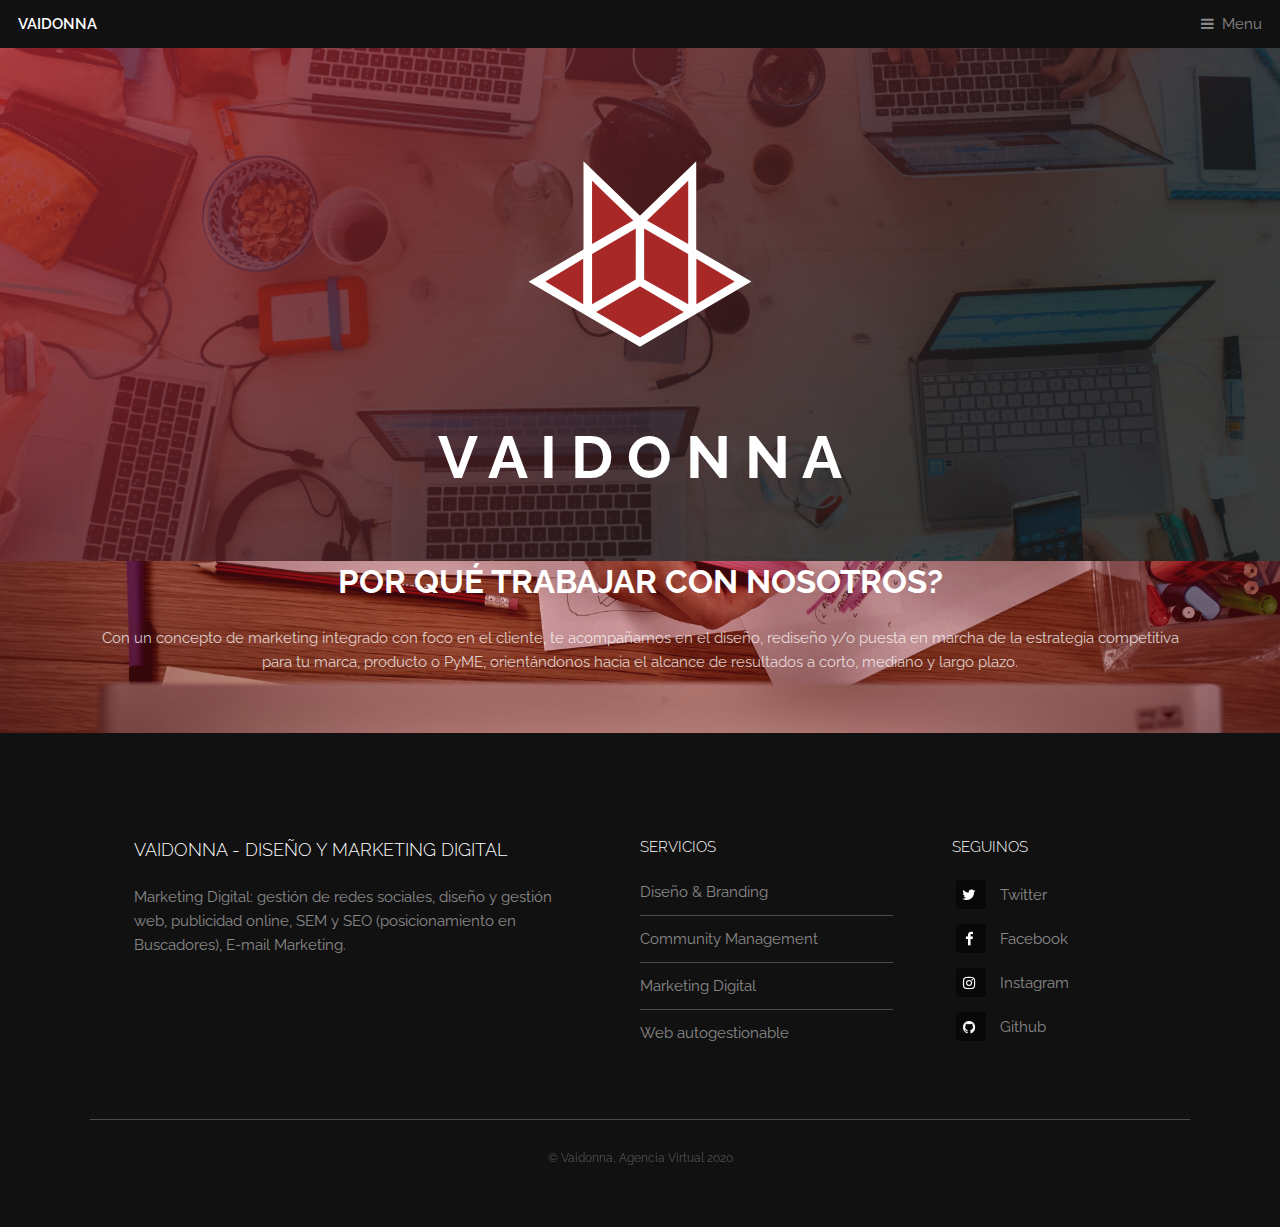
==== commit 98136097: "addinginternalpages" ====
--- a/index.html
+++ b/index.html
@@ -41,77 +41,11 @@
 			</section>
 
 		<!-- Highlights -->
-			<section class="wrapper">
-				<div class="inner">
-					<header class="special">
-						<h2>Marcas que Venden</h2>
-						<p>Llegaste a nuestra web buscando una mejor gestión, más ventas, o simplemente mayor interacción. Vos fijás los objetivos, nosotros los cumplimos.</p>
-					</header>
-					<div class="highlights">
-						<section>
-							<div class="content">
-								<header>
-									<a href="#" class="icon fa-vcard-o"><span class="label">Icon</span></a>
-									<h3>Web autogestionable</h3>
-								</header>
-								<p>Desarrollo aplicaciones web personalizadas y software a través de una amplia gama de plataformas tecnológicas.
-								Diseños exclusivos para tu web Y Diseños web Responsive.</p>
-							</div>
-						</section>
-						<section>
-							<div class="content">
-								<header>
-									<a href="#" class="icon fa-files-o"><span class="label">Icon</span></a>
-									<h3>Diseño & Branding</h3>
-								</header>
-								<p>Construimos o revisamos estratégicamente la identidad de tu empresa o marca. Trabajamos con cada uno de los soportes que la componen, buscando lograr la percepción deseada en tu público objetivo. </p>
-							</div>
-						</section>
-						<section>
-							<div class="content">
-								<header>
-									<a href="#" class="icon fa-floppy-o"><span class="label">Icon</span></a>
-									<h3>Community Management</h3>
-								</header>
-								<p>La población activa se conecta diariamente a las Redes Sociales. Son una herramienta clave a la hora de buscar clientes de forma efectiva.</p>
-							</div>
-						</section>
-						<section>
-							<div class="content">
-								<header>
-									<a href="#" class="icon fa-line-chart"><span class="label">Icon</span></a>
-									<h3>Tienda On-Line</h3>
-								</header>
-								<p>Tu nuevo punto de venta: 24 horas al día, 365 días al año. Abre tu tienda online y mira como aumentan tus clientes y tu facturación día a día.</p>
-							</div>
-						</section>
-						<section>
-							<div class="content">
-								<header>
-									<a href="#" class="icon fa-paper-plane-o"><span class="label">Icon</span></a>
-									<h3>Marketing Digital</h3>
-								</header>
-								<p>Analizamos tu situación y la comparamos con tus competidores directos y, junto a ti, diseñamos y ejecutamos un Plan de Marketing Digital a medida de negocio y basado en unos medidos objetivos.</p>
-							</div>
-						</section>
-						<section>
-							<div class="content">
-								<header>
-									<a href="#" class="icon fa-qrcode"><span class="label">Icon</span></a>
-									<h3>Google Analitycs SEO</h3>
-								</header>
-								<p>Su web se ubicará en las primeras posiciones de los buscadores (por ejemplo: Google).
-								Hacerlo naturalmente trae muchisimas ventajas y es por ello que este punto es MUY importante.</p>
-							</div>
-						</section>
-					</div>
-				</div>
-			</section>
-
+		
 		<!-- CTA -->
 			<section id="cta" class="wrapper">
 				<div class="inner">
-					<h2>Por qué Trabajar con Nosotros?</h2>
+					<h2 style="font-weight: bold;">Por qué Trabajar con Nosotros?</h2>
 					<p>Con un concepto de marketing integrado con foco en el cliente, te acompañamos en el diseño, rediseño y/o puesta en marcha de la estrategia competitiva para tu marca, producto o PyME, orientándonos hacia el alcance de resultados a corto, mediano y largo plazo.</p>
 				</div>
 			</section>
--- a/assets/css/main.css
+++ b/assets/css/main.css
@@ -59,6 +59,11 @@
 
 ol, ul {
   list-style: none; }
+
+  img {
+    max-width: 100%;
+}
+
 
 blockquote, q {
   quotes: none; }
@@ -2823,3 +2828,15 @@
   transform: translateX(0);
   box-shadow: 0 0 1.5rem 0 rgba(0, 0, 0, 0.2);
   visibility: visible; }
+
+  /* BLOG */
+
+  .imagen-blog {
+    max-width: 500px;
+    padding-top: 3rem;
+  }
+
+  .content {
+   margin: 3rem;
+
+  }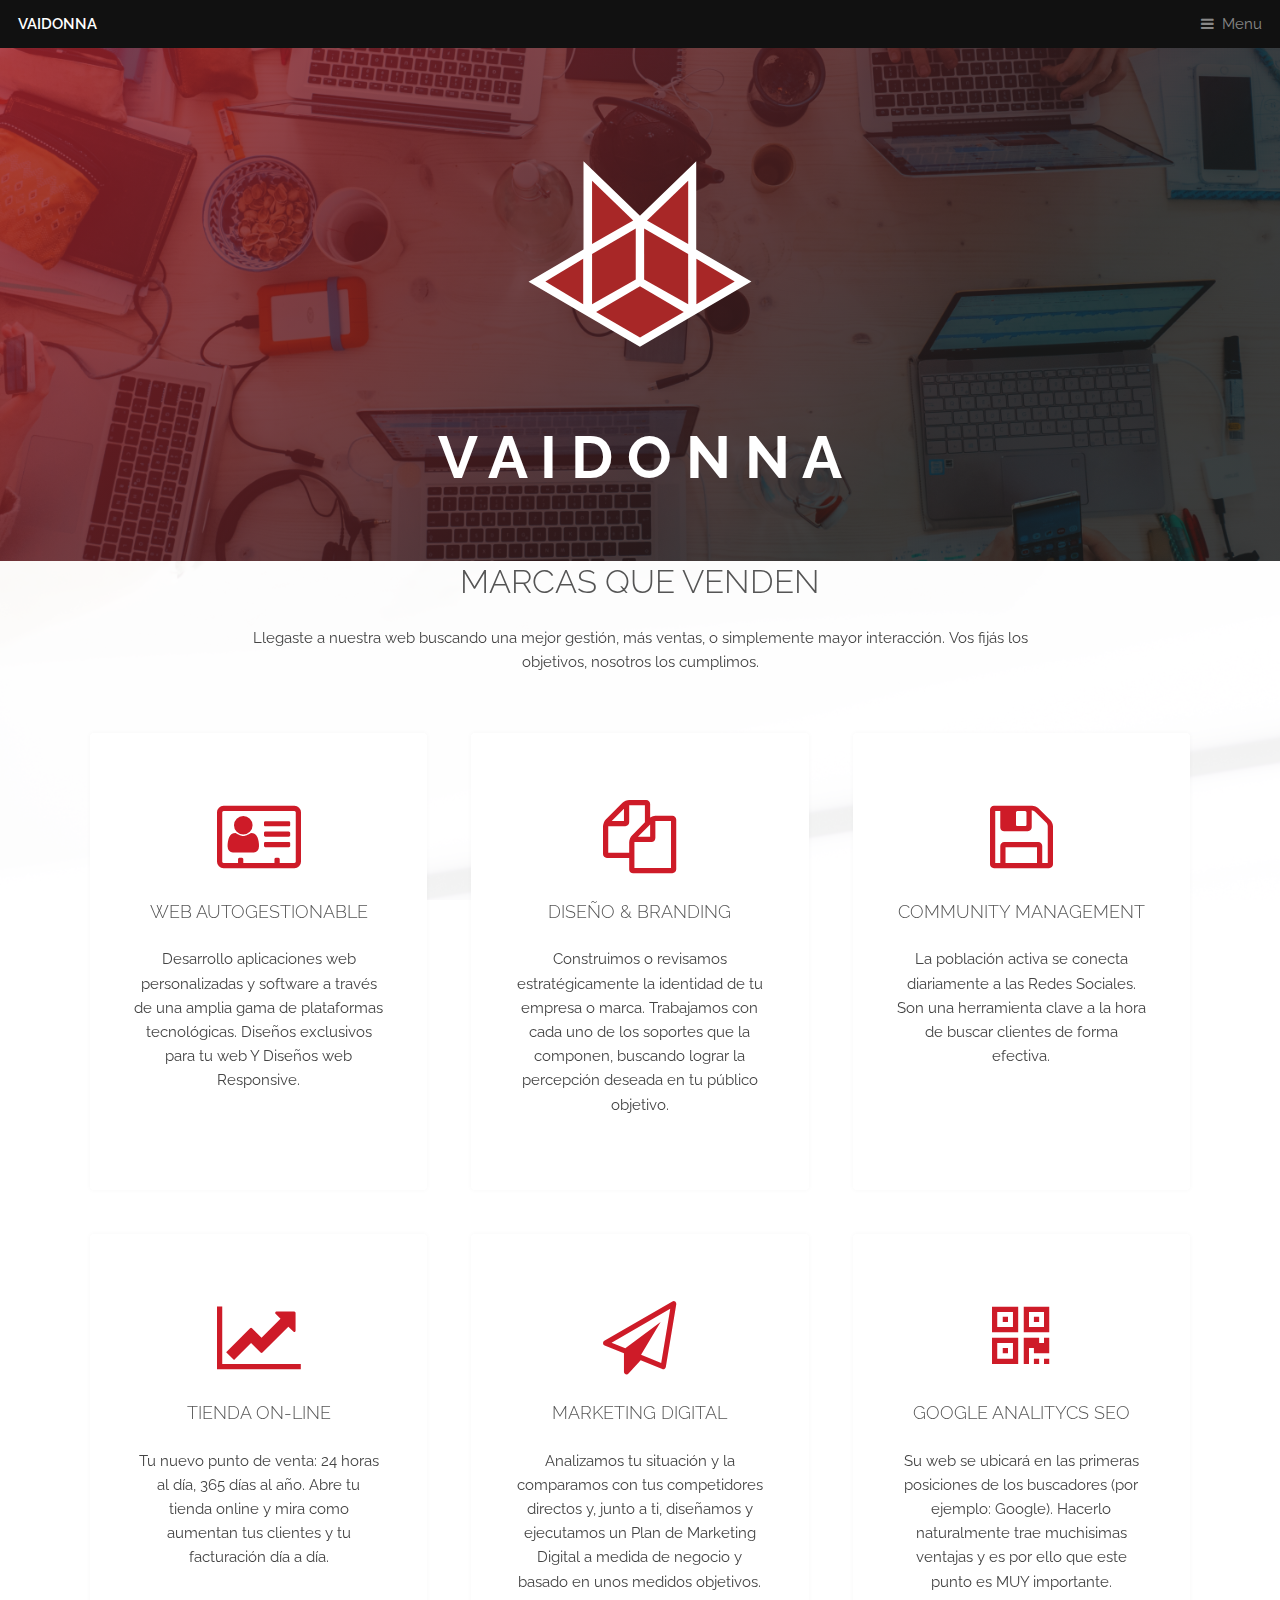
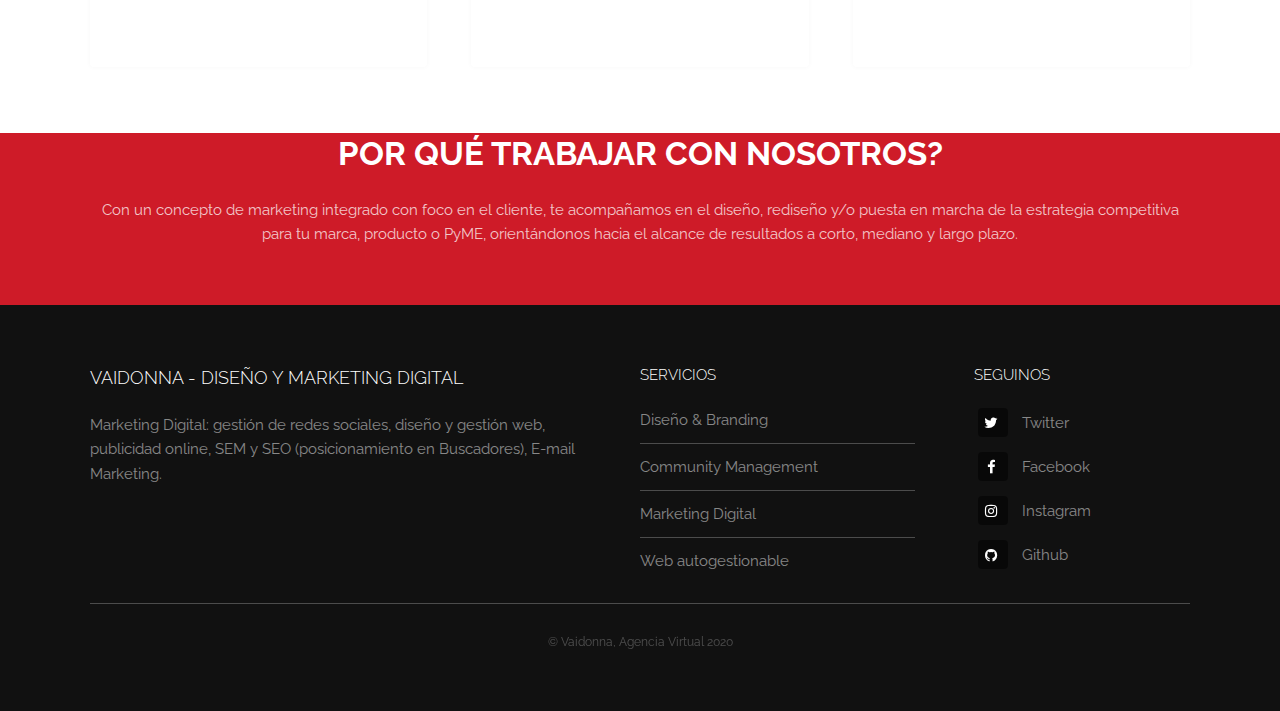
==== commit 1bf58c1e: "arregle las cagadas del index" ====
--- a/index.html
+++ b/index.html
@@ -41,7 +41,76 @@
 			</section>
 
 		<!-- Highlights -->
-		
+		<!-- Main -->
+		<section class="wrapper">
+			<div class="inner">
+				<header class="special">
+					<h2>Marcas que Venden</h2>
+					<p>Llegaste a nuestra web buscando una mejor gestión, más ventas, o simplemente mayor interacción. Vos fijás los objetivos, nosotros los cumplimos.</p>
+				</header>
+
+				<!-- Highlights -->
+				<div class="highlights">
+					<section>
+						<div class="content">
+							<header>
+								<a href="#" class="icon fa-vcard-o"><span class="label">Icon</span></a>
+								<h3>Web autogestionable</h3>
+							</header>
+							<p>Desarrollo aplicaciones web personalizadas y software a través de una amplia gama de plataformas tecnológicas.
+							Diseños exclusivos para tu web Y Diseños web Responsive.</p>
+						</div>
+					</section>
+					<section>
+						<div class="content">
+							<header>
+								<a href="#" class="icon fa-files-o"><span class="label">Icon</span></a>
+								<h3>Diseño & Branding</h3>
+							</header>
+							<p>Construimos o revisamos estratégicamente la identidad de tu empresa o marca. Trabajamos con cada uno de los soportes que la componen, buscando lograr la percepción deseada en tu público objetivo. </p>
+						</div>
+					</section>
+					<section>
+						<div class="content">
+							<header>
+								<a href="#" class="icon fa-floppy-o"><span class="label">Icon</span></a>
+								<h3>Community Management</h3>
+							</header>
+							<p>La población activa se conecta diariamente a las Redes Sociales. Son una herramienta clave a la hora de buscar clientes de forma efectiva.</p>
+						</div>
+					</section>
+					<section>
+						<div class="content">
+							<header>
+								<a href="#" class="icon fa-line-chart"><span class="label">Icon</span></a>
+								<h3>Tienda On-Line</h3>
+							</header>
+							<p>Tu nuevo punto de venta: 24 horas al día, 365 días al año. Abre tu tienda online y mira como aumentan tus clientes y tu facturación día a día.</p>
+						</div>
+					</section>
+					<section>
+						<div class="content">
+							<header>
+								<a href="#" class="icon fa-paper-plane-o"><span class="label">Icon</span></a>
+								<h3>Marketing Digital</h3>
+							</header>
+							<p>Analizamos tu situación y la comparamos con tus competidores directos y, junto a ti, diseñamos y ejecutamos un Plan de Marketing Digital a medida de negocio y basado en unos medidos objetivos.</p>
+						</div>
+					</section>
+					<section>
+						<div class="content">
+							<header>
+								<a href="#" class="icon fa-qrcode"><span class="label">Icon</span></a>
+								<h3>Google Analitycs SEO</h3>
+							</header>
+							<p>Su web se ubicará en las primeras posiciones de los buscadores (por ejemplo: Google).
+							Hacerlo naturalmente trae muchisimas ventajas y es por ello que este punto es MUY importante.</p>
+						</div>
+					</section>
+				</div>
+			</div>
+		</section>
+
 		<!-- CTA -->
 			<section id="cta" class="wrapper">
 				<div class="inner">
--- a/assets/css/main.css
+++ b/assets/css/main.css
@@ -59,11 +59,6 @@
 
 ol, ul {
   list-style: none; }
-
-  img {
-    max-width: 100%;
-}
-
 
 blockquote, q {
   quotes: none; }
@@ -2828,15 +2823,3 @@
   transform: translateX(0);
   box-shadow: 0 0 1.5rem 0 rgba(0, 0, 0, 0.2);
   visibility: visible; }
-
-  /* BLOG */
-
-  .imagen-blog {
-    max-width: 500px;
-    padding-top: 3rem;
-  }
-
-  .content {
-   margin: 3rem;
-
-  }